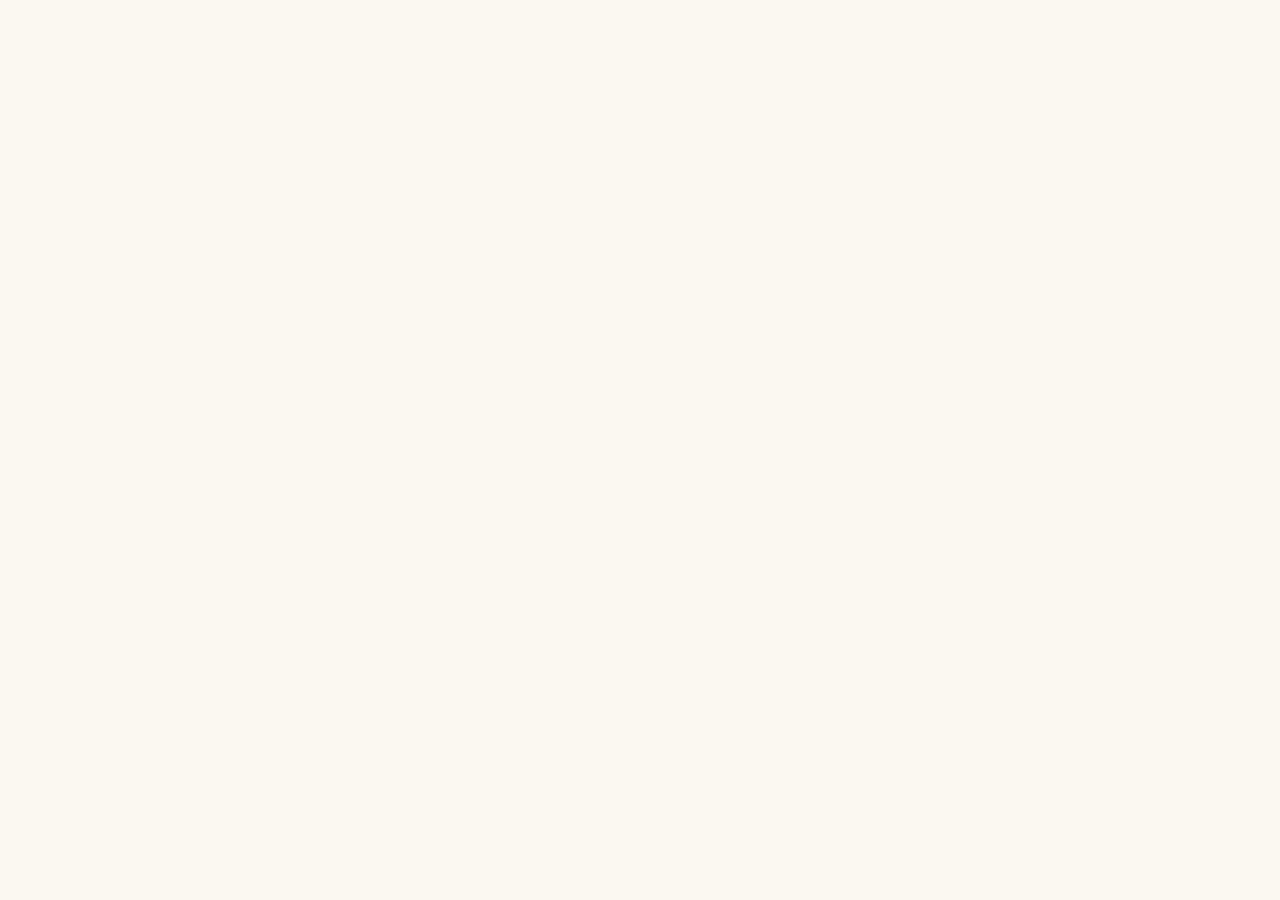
==== index.html @ 982989ed "fix: компактный заголовок, куки-баннер, 2 чекбокса, юр. реквизиты ИП Гусев А.В., политика ПД" ====
<!doctype html>
<html lang="ru">
<head>
<meta charset="utf-8" />
<meta name="viewport" content="width=device-width,initial-scale=1" />
<title>Нотариус онлайн · Заверение для суда · Москва</title>
<link rel="preconnect" href="https://fonts.googleapis.com">
<link rel="preconnect" href="https://fonts.gstatic.com" crossorigin>
<link href="https://fonts.googleapis.com/css2?family=Playfair+Display:ital,wght@0,400;0,500;0,600;0,700;1,400&family=Inter:wght@300;400;500;600;700&family=JetBrains+Mono:wght@400;500&display=swap" rel="stylesheet">

<script src="https://cdn.tailwindcss.com?plugins=forms,typography"></script>
<script>
tailwind.config = {
  theme: {
    extend: {
      fontFamily: {
        serif: ['"Playfair Display"', 'Georgia', 'serif'],
        sans: ['Inter', 'system-ui', 'sans-serif'],
        mono: ['"JetBrains Mono"', 'ui-monospace', 'monospace'],
      },
      colors: {
        ink:     { 900:'#0C1626', 800:'#121F33', 700:'#1B2B44', 600:'#2A3A54' },
        bone:    { 50:'#FBF8F1', 100:'#F5F1E8', 200:'#ECE6D6', 300:'#D9D1BC' },
        gold:    { 400:'#C9A961', 500:'#B8924A', 600:'#9E7A38' },
        claret:  { 600:'#7A1F2B' },
      },
    },
  },
};
</script>

<script src="https://identity.netlify.com/v1/netlify-identity-widget.js"></script>
<script>
  // Обрабатываем invite/recovery токены и редиректим в админку
  if (window.netlifyIdentity) {
    window.netlifyIdentity.on("init", user => {
      if (!user) {
        window.netlifyIdentity.on("login", () => {
          document.location.href = "/admin/";
        });
      }
    });
  }
</script>
<script src="https://unpkg.com/react@18.3.1/umd/react.development.js" crossorigin="anonymous"></script>
<script src="https://unpkg.com/react-dom@18.3.1/umd/react-dom.development.js" crossorigin="anonymous"></script>
<script src="https://unpkg.com/@babel/standalone@7.29.0/babel.min.js" crossorigin="anonymous"></script>
<script src="https://unpkg.com/lucide@0.453.0/dist/umd/lucide.min.js"></script>

<style>
  html { scroll-behavior: smooth; }
  body { font-family: 'Inter', system-ui, sans-serif; background: #FBF8F1; color: #0C1626; font-feature-settings: "ss01","cv11"; -webkit-font-smoothing: antialiased; }
  .font-display { font-family: 'Playfair Display', Georgia, serif; }
  .font-mono    { font-family: 'JetBrains Mono', ui-monospace, monospace; }
  .rule-thick { border-top: 2px solid #0C1626; }
  .rule-thin  { border-top: 1px solid #0C1626; }
  .rule-hair  { border-top: 1px solid rgba(12,22,38,.18); }
  .reveal { opacity: 0; transform: translateY(18px); transition: opacity .9s cubic-bezier(.2,.7,.2,1), transform .9s cubic-bezier(.2,.7,.2,1); }
  .reveal.in { opacity: 1; transform: none; }
  @media (prefers-reduced-motion: reduce) { .reveal { opacity:1; transform:none; transition:none; } }
  .paper-grain { background-image: radial-gradient(rgba(12,22,38,.025) 1px, transparent 1px), radial-gradient(rgba(12,22,38,.02) 1px, transparent 1px); background-size: 3px 3px, 7px 7px; background-position: 0 0, 1px 2px; }
  .engraved { text-shadow: 0 1px 0 rgba(255,255,255,.55), 0 -1px 0 rgba(12,22,38,.12); }
  .seal { background: radial-gradient(circle at 35% 30%, #E8C879 0%, #C9A961 35%, #9E7A38 78%, #7A5A28 100%); box-shadow: inset 0 0 0 1px rgba(0,0,0,.18), inset 0 0 18px rgba(0,0,0,.25), 0 10px 30px -10px rgba(158,122,56,.5); }
  .link-underline { position: relative; }
  .link-underline::after { content:""; position:absolute; left:0; right:0; bottom:-2px; height:1px; background:currentColor; transform:scaleX(.3); transform-origin:left; transition: transform .4s; }
  .link-underline:hover::after { transform:scaleX(1); }
  details > summary { list-style: none; cursor: pointer; }
  details > summary::-webkit-details-marker { display: none; }
  details[open] .chev { transform: rotate(45deg); }
  .chev { transition: transform .35s cubic-bezier(.2,.7,.2,1); }
  .field:invalid[data-touched="true"] { border-color: #7A1F2B; }
  input, textarea, select { font-family: 'Inter', sans-serif; }
  @media (min-width: 1024px){ .col-rule > * + * { border-left: 1px solid rgba(12,22,38,.14); } }
</style>
</head>
<body>

<div id="root"></div>

<script type="text/babel" data-presets="react">
const { useState, useEffect, useRef } = React;

function Icon({ name, className = "w-5 h-5", stroke = 1.5 }) {
  const ref = useRef(null);
  useEffect(() => {
    if (!ref.current || !window.lucide) return;
    ref.current.innerHTML = "";
    const svg = window.lucide.createElement(window.lucide.icons[name] || window.lucide.icons["Square"]);
    svg.setAttribute("stroke-width", stroke);
    svg.setAttribute("class", className);
    ref.current.appendChild(svg);
  }, [name, className, stroke]);
  return <span ref={ref} aria-hidden="true" />;
}

function Reveal({ children, as: Tag = "div", delay = 0, className = "" }) {
  const ref = useRef(null);
  useEffect(() => {
    const el = ref.current; if (!el) return;
    const io = new IntersectionObserver((entries) => {
      entries.forEach(e => {
        if (e.isIntersecting) { setTimeout(() => el.classList.add("in"), delay); io.unobserve(el); }
      });
    }, { threshold: 0.12, rootMargin: "0px 0px -40px 0px" });
    io.observe(el);
    return () => io.disconnect();
  }, [delay]);
  return <Tag ref={ref} className={`reveal ${className}`}>{children}</Tag>;
}

/* ================= COOKIE BANNER ================= */
function CookieBanner({ privacyLink }) {
  const [visible, setVisible] = useState(() => !localStorage.getItem("cookie_ok"));
  if (!visible) return null;
  return (
    <div className="fixed bottom-0 left-0 right-0 z-50 bg-ink-900 text-bone-100 px-5 py-4 md:flex md:items-center md:justify-between gap-6 border-t border-bone-100/20">
      <p className="text-[13px] leading-relaxed text-bone-100/80 max-w-3xl">
        Сайт использует файлы cookie для обеспечения работы форм обратной связи. Продолжая пользоваться сайтом, вы соглашаетесь с{" "}
        <a href={privacyLink} className="underline hover:text-bone-50">политикой обработки персональных данных</a>.
      </p>
      <button onClick={() => { localStorage.setItem("cookie_ok","1"); setVisible(false); }}
              className="mt-3 md:mt-0 shrink-0 inline-flex items-center gap-2 bg-gold-500 text-ink-900 font-medium px-5 py-2.5 text-[13px] hover:bg-gold-400 transition-colors">
        Принять
      </button>
    </div>
  );
}

const SectionNumber = ({ n, label }) => (
  <div className="flex items-baseline gap-4 font-mono text-[11px] tracking-[0.24em] uppercase text-ink-900/60">
    <span className="text-gold-500">§ {n}</span><span>{label}</span>
  </div>
);
const Kicker = ({ children }) => (
  <div className="font-mono text-[11px] tracking-[0.28em] uppercase text-ink-900/55">{children}</div>
);

/* ================= NAV ================= */
function Nav({ c }) {
  const [open, setOpen] = useState(false);
  const links = [
    ["#certify", "Что заверяем"], ["#cases", "Дела"], ["#process", "Процесс"],
    ["#pricing", "Цены"], ["#faq", "FAQ"], ["#contact", "Контакты"],
  ];
  return (
    <header className="sticky top-0 z-40 bg-bone-50/85 backdrop-blur-md border-b border-ink-900/10">
      <div className="max-w-7xl mx-auto px-5 md:px-10 h-16 md:h-20 flex items-center justify-between">
        <a href="#top" className="flex items-center gap-3">
          <span className="w-9 h-9 seal rounded-full grid place-items-center">
            <span className="font-display italic text-bone-50 text-lg leading-none">N</span>
          </span>
          <span className="leading-tight">
            <span className="block font-display text-[17px] md:text-[19px] text-ink-900">{c.site.brand}</span>
            <span className="block font-mono text-[10px] tracking-[0.22em] uppercase text-ink-900/55">{c.site.brandSub}</span>
          </span>
        </a>
        <nav className="hidden lg:flex items-center gap-8 text-[14px] text-ink-900/80">
          {links.map(([h,t]) => <a key={h} href={h} className="link-underline hover:text-ink-900">{t}</a>)}
        </nav>
        <div className="hidden md:flex items-center gap-5">
          <a href={`tel:${c.site.phoneHref}`} className="font-mono text-[13px] tracking-wide text-ink-900 hover:text-gold-600">{c.site.phone}</a>
          <a href="#contact" className="inline-flex items-center gap-2 bg-ink-900 text-bone-50 px-5 py-2.5 text-[13px] tracking-wide hover:bg-ink-700 transition-colors">
            Заказать <Icon name="ArrowRight" className="w-4 h-4" />
          </a>
        </div>
        <button className="lg:hidden p-2 -mr-2" onClick={() => setOpen(!open)} aria-label="Меню">
          <Icon name={open ? "X" : "Menu"} className="w-6 h-6" />
        </button>
      </div>
      {open && (
        <div className="lg:hidden border-t border-ink-900/10 bg-bone-50">
          <div className="px-5 py-4 flex flex-col gap-3 text-[15px]">
            {links.map(([h,t]) => <a key={h} href={h} onClick={()=>setOpen(false)} className="py-1.5">{t}</a>)}
            <a href={`tel:${c.site.phoneHref}`} className="font-mono text-[13px] pt-2 border-t border-ink-900/10">{c.site.phone}</a>
          </div>
        </div>
      )}
    </header>
  );
}

/* ================= HERO ================= */
function Hero({ c }) {
  const h = c.hero;
  return (
    <section id="top" className="relative overflow-hidden">
      <div className="paper-grain absolute inset-0 pointer-events-none" />
      <div className="absolute inset-y-0 left-10 w-px bg-ink-900/10 hidden md:block" />
      <div className="absolute inset-y-0 right-10 w-px bg-ink-900/10 hidden md:block" />
      <div className="max-w-7xl mx-auto px-5 md:px-10 pt-14 md:pt-24 pb-20 md:pb-28 relative">
        <Reveal>
          <div className="flex items-center gap-4 mb-10 md:mb-14">
            <span className="font-mono text-[11px] tracking-[0.28em] uppercase text-ink-900/60">{h.kicker}</span>
            <span className="h-px flex-1 bg-ink-900/20" />
            <span className="font-mono text-[11px] tracking-[0.28em] uppercase text-ink-900/60 hidden md:inline">{h.kickerRight}</span>
          </div>
        </Reveal>
        <div className="grid lg:grid-cols-12 gap-10 lg:gap-16 items-end">
          <div className="lg:col-span-8">
            <Reveal delay={80}>
              <h1 className="font-display text-[44px] leading-[1.02] md:text-[76px] md:leading-[0.98] lg:text-[92px] tracking-[-0.01em] text-ink-900 engraved">
                {h.headlineLine1 && <>{h.headlineLine1}<br/></>}
                <span className="italic text-gold-600">{h.headlineAccent}</span>{h.headlineLine2 ? <> {h.headlineLine2}</> : null}
                {h.headlineLine3 && <><br/>{h.headlineLine3}</>}
              </h1>
            </Reveal>
            <Reveal delay={220}>
              <p className="mt-8 md:mt-10 max-w-xl text-[17px] md:text-[19px] leading-[1.55] text-ink-900/75">{h.lead}</p>
            </Reveal>
            <Reveal delay={340}>
              <div className="mt-9 flex flex-wrap items-center gap-3">
                <a href="#contact" className="group inline-flex items-center gap-3 bg-ink-900 text-bone-50 px-7 py-4 text-[15px] tracking-wide hover:bg-ink-700 transition-colors">
                  {h.ctaPrimary}
                  <Icon name="ArrowRight" className="w-4 h-4 group-hover:translate-x-0.5 transition-transform" />
                </a>
                <a href="#contact" className="inline-flex items-center gap-3 border border-ink-900 text-ink-900 px-7 py-4 text-[15px] tracking-wide hover:bg-ink-900 hover:text-bone-50 transition-colors">
                  <Icon name="Phone" className="w-4 h-4" /> {h.ctaSecondary}
                </a>
              </div>
            </Reveal>
          </div>
          <Reveal delay={480} className="lg:col-span-4">
            <div className="relative">
              <div className="bg-bone-100 border border-ink-900/15 shadow-[0_30px_60px_-30px_rgba(12,22,38,0.35)] p-7 rotate-[0.6deg]">
                <div className="flex items-center justify-between">
                  <span className="font-mono text-[10px] tracking-[0.24em] text-ink-900/55">{h.docCard.title}</span>
                  <span className="font-mono text-[10px] text-ink-900/55">{h.docCard.number}</span>
                </div>
                <div className="rule-thin mt-3 mb-5" />
                <div className="space-y-3 text-[13px] leading-relaxed text-ink-900/80">
                  {h.docCard.lines.map((line, i) => (
                    <p key={i}><span className="font-mono text-[10px] text-ink-900/50 mr-1">{String(i+1).padStart(2,"0")}.</span>{line}</p>
                  ))}
                </div>
                <div className="rule-thin mt-6 mb-5" />
                <div className="flex items-end justify-between">
                  <div>
                    <div className="font-mono text-[10px] text-ink-900/55">{h.docCard.notaryLabel}</div>
                    <div className="font-display italic text-[18px] text-ink-900 mt-1">{h.docCard.notaryName}</div>
                  </div>
                  <div className="w-16 h-16 seal rounded-full grid place-items-center text-center leading-tight">
                    <div className="font-mono text-[8px] tracking-[0.2em] text-bone-50/90">МОСКВА<br/>НОТАРИУС</div>
                  </div>
                </div>
              </div>
              <div className="absolute -left-3 -bottom-3 bg-claret-600 text-bone-50 font-mono text-[10px] tracking-[0.24em] px-3 py-1.5 -rotate-2 hidden sm:block">ЗАВЕРЕНО</div>
            </div>
          </Reveal>
        </div>
        <Reveal delay={640}>
          <div className="mt-16 md:mt-24 border-t border-b border-ink-900/15 py-5 grid grid-cols-2 md:grid-cols-4 col-rule">
            {h.badges.map((b, i) => (
              <div key={i} className="px-5 py-2 flex items-start gap-4">
                <span className="text-gold-600 pt-0.5"><Icon name={b.icon} className="w-5 h-5" /></span>
                <div>
                  <div className="text-[14px] font-medium text-ink-900">{b.title}</div>
                  <div className="font-mono text-[10.5px] tracking-wider uppercase text-ink-900/55 mt-1">{b.sub}</div>
                </div>
              </div>
            ))}
          </div>
        </Reveal>
      </div>
    </section>
  );
}

/* ================= CERTIFY ================= */
function Certify({ c }) {
  const s = c.certify;
  return (
    <section id="certify" className="py-24 md:py-32 bg-bone-50 border-t border-ink-900/10">
      <div className="max-w-7xl mx-auto px-5 md:px-10">
        <Reveal><SectionNumber n="01" label="Что заверяем" /></Reveal>
        <Reveal delay={100}>
          <div className="mt-6 grid md:grid-cols-12 gap-6 md:gap-10 items-end">
            <h2 className="font-display text-[36px] md:text-[56px] leading-[1.02] tracking-[-0.01em] text-ink-900 md:col-span-8">{s.heading}</h2>
            <p className="md:col-span-4 text-[15px] leading-relaxed text-ink-900/70">{s.lead}</p>
          </div>
        </Reveal>
        <div className="mt-14 md:mt-20 grid sm:grid-cols-2 lg:grid-cols-3 border-t border-l border-ink-900/12">
          {s.items.map((it, i) => (
            <Reveal key={i} delay={i * 60}>
              <div className="group relative p-7 md:p-9 border-r border-b border-ink-900/12 bg-bone-50 hover:bg-bone-100 transition-colors h-full">
                <span className="absolute top-4 right-5 font-mono text-[10px] tracking-[0.24em] text-ink-900/35">{String(i + 1).padStart(2, "0")}</span>
                <span className="inline-grid place-items-center w-11 h-11 border border-ink-900/20 text-gold-600 mb-6 group-hover:border-gold-500 transition-colors">
                  <Icon name={it.icon} className="w-5 h-5" stroke={1.4} />
                </span>
                <h3 className="font-display text-[22px] leading-snug text-ink-900">{it.title}</h3>
                <p className="mt-3 text-[14.5px] leading-relaxed text-ink-900/70">{it.desc}</p>
              </div>
            </Reveal>
          ))}
        </div>
      </div>
    </section>
  );
}

/* ================= CASES ================= */
function Cases({ c }) {
  const s = c.cases;
  return (
    <section id="cases" className="py-24 md:py-32 bg-ink-900 text-bone-100 relative overflow-hidden">
      <div className="absolute inset-y-0 left-10 w-px bg-bone-100/10 hidden md:block" />
      <div className="absolute inset-y-0 right-10 w-px bg-bone-100/10 hidden md:block" />
      <div className="max-w-7xl mx-auto px-5 md:px-10">
        <Reveal>
          <div className="flex items-baseline gap-4 font-mono text-[11px] tracking-[0.24em] uppercase text-bone-100/55">
            <span className="text-gold-400">§ 02</span><span>Категории дел</span>
          </div>
        </Reveal>
        <Reveal delay={100}>
          <h2 className="mt-6 font-display text-[36px] md:text-[56px] leading-[1.02] tracking-[-0.01em] max-w-3xl">
            {s.heading} <span className="italic text-gold-400">{s.headingAccent}</span> {s.headingTail}
          </h2>
        </Reveal>
        <div className="mt-14 md:mt-20 grid md:grid-cols-2 gap-x-14 gap-y-2">
          {s.items.map((it, i) => (
            <Reveal key={i} delay={i * 70}>
              <div className="flex gap-6 py-7 border-t border-bone-100/15">
                <span className="font-mono text-[11px] tracking-[0.24em] text-gold-400 pt-1 w-8 shrink-0">0{i+1}</span>
                <span className="text-gold-400 pt-0.5"><Icon name={it.icon} className="w-5 h-5" stroke={1.4} /></span>
                <div>
                  <h3 className="font-display text-[22px] leading-snug">{it.title}</h3>
                  <p className="mt-2 text-[14.5px] leading-relaxed text-bone-100/70">{it.desc}</p>
                </div>
              </div>
            </Reveal>
          ))}
        </div>
        <Reveal delay={400}>
          <div className="mt-14 border-t border-b border-bone-100/15 py-6 flex flex-col md:flex-row md:items-center md:justify-between gap-4">
            <p className="text-[14px] text-bone-100/70 max-w-xl">{s.footerNote}</p>
            <a href="#contact" className="inline-flex items-center gap-2 text-gold-400 hover:text-bone-50 text-[14px]">
              {s.footerLink} <Icon name="ArrowRight" className="w-4 h-4" />
            </a>
          </div>
        </Reveal>
      </div>
    </section>
  );
}

/* ================= PROCESS ================= */
function Process({ c }) {
  const s = c.process;
  return (
    <section id="process" className="py-24 md:py-32 bg-bone-100 border-t border-ink-900/10">
      <div className="max-w-7xl mx-auto px-5 md:px-10">
        <Reveal><SectionNumber n="03" label="Как это работает" /></Reveal>
        <Reveal delay={100}>
          <h2 className="mt-6 font-display text-[36px] md:text-[56px] leading-[1.02] tracking-[-0.01em] text-ink-900 max-w-3xl">
            {s.heading} <span className="italic text-gold-600">{s.headingAccent}</span> {s.headingTail}
          </h2>
        </Reveal>
        <div className="mt-16 grid md:grid-cols-4 gap-6 md:gap-0 md:border-t md:border-ink-900/15 relative">
          {s.steps.map((st, i) => (
            <Reveal key={i} delay={i * 120}>
              <div className="relative md:px-7 md:pt-10 md:pb-10 md:border-r md:last:border-r-0 md:border-ink-900/15 bg-bone-100 h-full">
                <div className="hidden md:block absolute -top-[9px] left-7 w-4 h-4 bg-gold-500 rotate-45" />
                <div className="md:hidden flex items-center gap-3 mb-3">
                  <span className="w-6 h-6 bg-gold-500 rotate-45" />
                  <span className="font-mono text-[11px] tracking-[0.24em] text-ink-900/60">ШАГ {i+1}</span>
                </div>
                <div className="hidden md:flex items-center justify-between">
                  <span className="font-mono text-[11px] tracking-[0.24em] text-ink-900/55">ШАГ {String(i+1).padStart(2,"0")}</span>
                  <span className="text-ink-900/70"><Icon name={st.icon} className="w-5 h-5" /></span>
                </div>
                <h3 className="mt-5 font-display text-[22px] md:text-[24px] leading-snug text-ink-900">{st.title}</h3>
                <p className="mt-3 text-[14.5px] leading-relaxed text-ink-900/70">{st.desc}</p>
              </div>
            </Reveal>
          ))}
        </div>
      </div>
    </section>
  );
}

/* ================= PRICING ================= */
function Pricing({ c }) {
  const s = c.pricing;
  return (
    <section id="pricing" className="py-24 md:py-32 bg-bone-50 border-t border-ink-900/10">
      <div className="max-w-7xl mx-auto px-5 md:px-10">
        <div className="grid lg:grid-cols-12 gap-10 lg:gap-16">
          <div className="lg:col-span-5">
            <Reveal><SectionNumber n="04" label="Тарифы" /></Reveal>
            <Reveal delay={100}>
              <h2 className="mt-6 font-display text-[36px] md:text-[56px] leading-[1.02] tracking-[-0.01em] text-ink-900">
                {s.heading} <span className="italic text-gold-600">{s.headingAccent}</span>
              </h2>
            </Reveal>
            <Reveal delay={200}>
              <p className="mt-6 text-[15px] leading-relaxed text-ink-900/70 max-w-md">{s.lead}</p>
            </Reveal>
            <Reveal delay={300}>
              <div className="mt-8 inline-flex items-center gap-3 border border-ink-900/20 px-5 py-3">
                <span className="w-2 h-2 rounded-full bg-gold-500" />
                <span className="font-mono text-[11px] tracking-[0.22em] uppercase text-ink-900/70">{s.badge}</span>
              </div>
            </Reveal>
          </div>
          <Reveal delay={200} className="lg:col-span-7">
            <div className="border border-ink-900/15 bg-bone-50">
              <div className="grid grid-cols-12 px-5 md:px-7 py-4 rule-thick border-b border-ink-900/20 font-mono text-[10.5px] tracking-[0.22em] uppercase text-ink-900/60">
                <div className="col-span-6">Услуга</div>
                <div className="col-span-3">Объём</div>
                <div className="col-span-3 text-right">Стоимость</div>
              </div>
              {s.rows.map((r, i) => (
                <div key={i} className="grid grid-cols-12 items-baseline px-5 md:px-7 py-4 border-b border-ink-900/10 last:border-b-0 hover:bg-bone-100/60 transition-colors">
                  <div className="col-span-6 text-[15px] text-ink-900">{r.service}</div>
                  <div className="col-span-3 font-mono text-[12px] text-ink-900/60">{r.volume}</div>
                  <div className="col-span-3 text-right font-display text-[18px] text-ink-900">{r.price}</div>
                </div>
              ))}
            </div>
            <p className="mt-4 font-mono text-[11px] tracking-[0.18em] uppercase text-ink-900/55">{s.note}</p>
          </Reveal>
        </div>
      </div>
    </section>
  );
}

/* ================= WHY US ================= */
function WhyUs({ c }) {
  const s = c.whyUs;
  return (
    <section className="py-24 md:py-32 bg-ink-900 text-bone-100 border-t border-ink-900/10">
      <div className="max-w-7xl mx-auto px-5 md:px-10">
        <div className="grid lg:grid-cols-12 gap-12">
          <div className="lg:col-span-4">
            <Reveal>
              <div className="flex items-baseline gap-4 font-mono text-[11px] tracking-[0.24em] uppercase text-bone-100/55">
                <span className="text-gold-400">§ 05</span><span>Почему к нам</span>
              </div>
            </Reveal>
            <Reveal delay={100}>
              <h2 className="mt-6 font-display text-[36px] md:text-[52px] leading-[1.02] tracking-[-0.01em]">
                {s.heading} <span className="italic text-gold-400">{s.headingAccent}</span>
              </h2>
            </Reveal>
            <Reveal delay={250}>
              <div className="mt-10 flex items-center gap-6">
                <div>
                  <div className="font-display text-[56px] leading-none text-gold-400">{s.statProtocols}</div>
                  <div className="font-mono text-[10.5px] tracking-[0.22em] uppercase text-bone-100/55 mt-2">{s.statProtocolsLabel}</div>
                </div>
                <div className="h-14 w-px bg-bone-100/20" />
                <div>
                  <div className="font-display text-[56px] leading-none text-gold-400">{s.statYears}</div>
                  <div className="font-mono text-[10.5px] tracking-[0.22em] uppercase text-bone-100/55 mt-2">{s.statYearsLabel}</div>
                </div>
              </div>
            </Reveal>
          </div>
          <div className="lg:col-span-8 grid sm:grid-cols-2 gap-x-10 gap-y-2">
            {s.items.map((it, i) => (
              <Reveal key={i} delay={i * 100}>
                <div className="py-7 border-t border-bone-100/15 flex gap-5">
                  <span className="text-gold-400 mt-0.5"><Icon name={it.icon} className="w-6 h-6" stroke={1.3} /></span>
                  <div>
                    <h3 className="font-display text-[22px] leading-snug">{it.title}</h3>
                    <p className="mt-2 text-[14.5px] leading-relaxed text-bone-100/70">{it.desc}</p>
                  </div>
                </div>
              </Reveal>
            ))}
          </div>
        </div>
      </div>
    </section>
  );
}

/* ================= FAQ ================= */
function FAQ({ c }) {
  const s = c.faq;
  return (
    <section id="faq" className="py-24 md:py-32 bg-bone-50 border-t border-ink-900/10">
      <div className="max-w-7xl mx-auto px-5 md:px-10">
        <div className="grid lg:grid-cols-12 gap-10 lg:gap-16">
          <div className="lg:col-span-4">
            <Reveal><SectionNumber n="06" label="Вопросы и ответы" /></Reveal>
            <Reveal delay={100}>
              <h2 className="mt-6 font-display text-[36px] md:text-[52px] leading-[1.02] tracking-[-0.01em] text-ink-900">
                {s.heading} <span className="italic text-gold-600">{s.headingAccent}</span>
              </h2>
            </Reveal>
            <Reveal delay={200}>
              <p className="mt-6 text-[15px] text-ink-900/70 max-w-sm">{s.lead}</p>
            </Reveal>
          </div>
          <div className="lg:col-span-8">
            <div className="border-t border-ink-900/20">
              {s.items.map((it, i) => (
                <Reveal key={i} delay={i * 60}>
                  <details className="group border-b border-ink-900/15">
                    <summary className="flex items-start gap-6 py-6 md:py-7">
                      <span className="font-mono text-[11px] tracking-[0.22em] text-ink-900/40 pt-1.5 w-10 shrink-0">{String(i+1).padStart(2,"0")}</span>
                      <span className="flex-1 font-display text-[20px] md:text-[24px] leading-snug text-ink-900 pr-4">{it.q}</span>
                      <span className="chev text-ink-900/60 pt-2 shrink-0"><Icon name="Plus" className="w-5 h-5" /></span>
                    </summary>
                    <div className="pl-16 pr-4 pb-7 text-[15px] leading-relaxed text-ink-900/75">{it.a}</div>
                  </details>
                </Reveal>
              ))}
            </div>
          </div>
        </div>
      </div>
    </section>
  );
}

/* ================= CONTACT ================= */
function Contact({ c }) {
  const s = c.contact;
  const [state, setState] = useState("idle");
  const [form, setForm] = useState({ name: "", phone: "", message: "", service: s.services[0], agree: false, newsletter: false });
  const [errors, setErrors] = useState({});

  function validate(f) {
    const e = {};
    if (!f.name.trim() || f.name.trim().length < 2) e.name = "Укажите имя";
    if (!/^[+\d()\-\s]{10,}$/.test(f.phone)) e.phone = "Введите номер телефона";
    if (!f.agree) e.agree = "Подтвердите согласие";
    return e;
  }
  function submit(ev) {
    ev.preventDefault();
    const e = validate(form);
    setErrors(e);
    if (Object.keys(e).length) return;
    setState("sending");
    setTimeout(() => setState("sent"), 900);
  }
  const field = "w-full bg-transparent border-b border-ink-900/25 focus:border-ink-900 outline-none py-3 text-[15px] text-ink-900 placeholder-ink-900/40 transition-colors";

  return (
    <section id="contact" className="py-24 md:py-32 bg-bone-100 border-t border-ink-900/10">
      <div className="max-w-7xl mx-auto px-5 md:px-10">
        <Reveal><SectionNumber n="07" label="Связаться" /></Reveal>
        <Reveal delay={100}>
          <h2 className="mt-6 font-display text-[36px] md:text-[56px] leading-[1.02] tracking-[-0.01em] text-ink-900 max-w-3xl">
            {s.heading} <span className="italic text-gold-600">{s.headingAccent}</span>
          </h2>
        </Reveal>
        <div className="mt-14 grid lg:grid-cols-12 gap-10 lg:gap-16">
          <Reveal delay={150} className="lg:col-span-7">
            {state === "sent" ? (
              <div className="border border-ink-900/20 bg-bone-50 p-8 md:p-12">
                <div className="w-12 h-12 seal rounded-full grid place-items-center mb-6">
                  <Icon name="Check" className="w-6 h-6 text-bone-50" stroke={2} />
                </div>
                <h3 className="font-display text-[28px] md:text-[32px] text-ink-900">{s.successTitle}</h3>
                <p className="mt-3 text-[15px] leading-relaxed text-ink-900/70 max-w-lg">{s.successText}</p>
                <button onClick={() => { setState("idle"); setForm({ name:"", phone:"", message:"", service:s.services[0], agree:true }); }}
                        className="mt-8 inline-flex items-center gap-2 text-ink-900 border-b border-ink-900 pb-1 text-[14px]">
                  Отправить ещё одну заявку <Icon name="ArrowRight" className="w-4 h-4" />
                </button>
              </div>
            ) : (
              <form onSubmit={submit} noValidate className="border border-ink-900/15 bg-bone-50 p-7 md:p-10">
                <div className="flex items-baseline justify-between mb-8">
                  <span className="font-mono text-[10.5px] tracking-[0.24em] uppercase text-ink-900/55">Форма заявки</span>
                  <span className="font-mono text-[10.5px] tracking-[0.24em] uppercase text-ink-900/45">№ {String(Math.floor(Math.random()*900)+100)}</span>
                </div>
                <div className="grid md:grid-cols-2 gap-x-8 gap-y-6">
                  <label className="block">
                    <span className="font-mono text-[10.5px] tracking-[0.22em] uppercase text-ink-900/55">Имя</span>
                    <input value={form.name} onChange={(e)=>setForm({...form, name:e.target.value})} className={field} placeholder="Как к вам обращаться" />
                    {errors.name && <span className="text-claret-600 font-mono text-[10.5px] tracking-[0.2em] uppercase mt-2 block">{errors.name}</span>}
                  </label>
                  <label className="block">
                    <span className="font-mono text-[10.5px] tracking-[0.22em] uppercase text-ink-900/55">Телефон</span>
                    <input value={form.phone} onChange={(e)=>setForm({...form, phone:e.target.value})} className={field} placeholder="+7 (___) ___-__-__" inputMode="tel" />
                    {errors.phone && <span className="text-claret-600 font-mono text-[10.5px] tracking-[0.2em] uppercase mt-2 block">{errors.phone}</span>}
                  </label>
                  <label className="block md:col-span-2">
                    <span className="font-mono text-[10.5px] tracking-[0.22em] uppercase text-ink-900/55">Что заверяем</span>
                    <select value={form.service} onChange={(e)=>setForm({...form, service:e.target.value})} className={field + " appearance-none pr-8"}>
                      {s.services.map(sv => <option key={sv}>{sv}</option>)}
                    </select>
                  </label>
                  <label className="block md:col-span-2">
                    <span className="font-mono text-[10.5px] tracking-[0.22em] uppercase text-ink-900/55">Кратко о ситуации</span>
                    <textarea value={form.message} onChange={(e)=>setForm({...form, message:e.target.value})} rows={3} className={field + " resize-none"} placeholder="Чтобы предварительно оценить объём и срок" />
                  </label>
                </div>
                <div className="mt-8 space-y-3">
                  <label className="flex items-start gap-3 cursor-pointer">
                    <input type="checkbox" checked={form.agree} onChange={(e)=>setForm({...form, agree:e.target.checked})} className="mt-1 accent-ink-900" />
                    <span className="text-[13px] leading-relaxed text-ink-900/70">
                      Даю согласие на обработку персональных данных в соответствии с{" "}
                      <a href="/privacy.html" className="underline hover:text-ink-900">политикой конфиденциальности</a>{" "}
                      (обязательно).
                    </span>
                  </label>
                  {errors.agree && <div className="text-claret-600 font-mono text-[10.5px] tracking-[0.2em] uppercase">{errors.agree}</div>}
                  <label className="flex items-start gap-3 cursor-pointer">
                    <input type="checkbox" checked={form.newsletter} onChange={(e)=>setForm({...form, newsletter:e.target.checked})} className="mt-1 accent-ink-900" />
                    <span className="text-[13px] leading-relaxed text-ink-900/70">
                      {s.newsletter_label || "Согласен получать информационные сообщения об услугах"} (необязательно).
                    </span>
                  </label>
                </div>
                <button type="submit" disabled={state === "sending"} className="mt-8 inline-flex items-center gap-3 bg-ink-900 text-bone-50 px-7 py-4 text-[14.5px] tracking-wide hover:bg-ink-700 transition-colors disabled:opacity-60">
                  {state === "sending" ? "Отправляем…" : "Отправить заявку"}
                  <Icon name="ArrowRight" className="w-4 h-4" />
                </button>
              </form>
            )}
          </Reveal>
          <Reveal delay={280} className="lg:col-span-5">
            <div className="space-y-10">
              <div>
                <Kicker>Телефон</Kicker>
                <a href={`tel:${c.site.phoneHref}`} className="mt-2 block font-display text-[34px] md:text-[40px] text-ink-900 leading-tight hover:text-gold-600 transition-colors">{c.site.phone}</a>
                <a href={`https://wa.me/${c.site.whatsapp}`} className="mt-3 inline-flex items-center gap-2 text-[14px] text-ink-900/70 hover:text-ink-900">
                  <Icon name="MessageCircle" className="w-4 h-4 text-gold-600" /> Написать в WhatsApp
                </a>
              </div>
              <div className="rule-hair" />
              <div>
                <Kicker>Адрес</Kicker>
                <p className="mt-2 font-display text-[22px] text-ink-900 leading-snug">{s.addressTitle}<br/>{s.addressSub}</p>
                <p className="mt-2 text-[13.5px] text-ink-900/60">{s.metro}</p>
              </div>
              <div className="rule-hair" />
              <div>
                <Kicker>Часы работы</Kicker>
                <dl className="mt-3 space-y-1.5 text-[14.5px] text-ink-900/80 font-mono">
                  {s.hours.map((h, i) => (
                    <div key={i} className="flex justify-between"><dt>{h.day}</dt><dd>{h.time}</dd></div>
                  ))}
                </dl>
              </div>
              <div className="rule-hair" />
              <div className="relative border border-ink-900/15 aspect-[4/3] overflow-hidden">
                <svg className="absolute inset-0 w-full h-full" viewBox="0 0 400 300" preserveAspectRatio="none" aria-hidden="true">
                  <defs>
                    <pattern id="grid" width="40" height="40" patternUnits="userSpaceOnUse"><path d="M 40 0 L 0 0 0 40" fill="none" stroke="#0C1626" strokeOpacity="0.12" strokeWidth="0.5"/></pattern>
                    <pattern id="grid2" width="8" height="8" patternUnits="userSpaceOnUse"><path d="M 8 0 L 0 0 0 8" fill="none" stroke="#0C1626" strokeOpacity="0.05" strokeWidth="0.5"/></pattern>
                  </defs>
                  <rect width="400" height="300" fill="#F5F1E8"/>
                  <rect width="400" height="300" fill="url(#grid2)"/>
                  <rect width="400" height="300" fill="url(#grid)"/>
                  <path d="M 0 180 Q 160 160 400 220" stroke="#0C1626" strokeOpacity="0.25" strokeWidth="2" fill="none"/>
                  <path d="M 220 0 L 180 300" stroke="#0C1626" strokeOpacity="0.2" strokeWidth="2" fill="none"/>
                  <path d="M 0 60 L 400 90" stroke="#0C1626" strokeOpacity="0.18" strokeWidth="1.5" fill="none"/>
                  <circle cx="200" cy="150" r="26" fill="#C9A961" fillOpacity="0.2"/>
                  <circle cx="200" cy="150" r="8" fill="#0C1626"/>
                  <circle cx="200" cy="150" r="3" fill="#C9A961"/>
                </svg>
                <div className="absolute bottom-3 left-3 bg-bone-50 border border-ink-900/15 px-3 py-2">
                  <div className="font-mono text-[10px] tracking-[0.2em] text-ink-900/55">КООРДИНАТЫ</div>
                  <div className="font-mono text-[12px] text-ink-900">{s.coords}</div>
                </div>
              </div>
            </div>
          </Reveal>
        </div>
      </div>
    </section>
  );
}

/* ================= FOOTER ================= */
function Footer({ c }) {
  const s = c.footer;
  return (
    <footer className="bg-ink-900 text-bone-100/80 pt-20 pb-10">
      <div className="max-w-7xl mx-auto px-5 md:px-10">
        <div className="grid md:grid-cols-12 gap-10">
          <div className="md:col-span-5">
            <div className="flex items-center gap-3">
              <span className="w-10 h-10 seal rounded-full grid place-items-center">
                <span className="font-display italic text-bone-50 text-xl leading-none">N</span>
              </span>
              <div>
                <div className="font-display text-[22px] text-bone-50">{c.site.brand}</div>
                <div className="font-mono text-[10px] tracking-[0.22em] uppercase text-bone-100/50">{c.site.brandSub}</div>
              </div>
            </div>
            <p className="mt-6 text-[14px] leading-relaxed max-w-sm">{s.about}</p>
          </div>
          <div className="md:col-span-3">
            <Kicker>Услуги</Kicker>
            <ul className="mt-4 space-y-2.5 text-[14px]">
              {s.services.map((it, i) => (
                <li key={i}><a href={it.href} className="hover:text-bone-50">{it.title}</a></li>
              ))}
            </ul>
          </div>
          <div className="md:col-span-4">
            <Kicker>Документы</Kicker>
            <ul className="mt-4 space-y-2.5 text-[14px]">
              <li>
                <a href="https://sudrf.ru/" target="_blank" rel="noopener" className="inline-flex items-center gap-2 hover:text-bone-50">
                  ГАС «Правосудие» <Icon name="ExternalLink" className="w-3.5 h-3.5" />
                </a>
              </li>
              <li><a href="#privacy" className="hover:text-bone-50">Политика конфиденциальности</a></li>
              <li><a href="#terms" className="hover:text-bone-50">Публичная оферта</a></li>
            </ul>
          </div>
        </div>
        {s.legal && (
          <div className="mt-10 pt-8 border-t border-bone-100/10 text-[12px] leading-relaxed text-bone-100/45 space-y-1 font-mono">
            <div className="text-bone-100/60 font-medium">{s.legal.ip_name}</div>
            <div>{s.legal.ogrn} &nbsp;·&nbsp; {s.legal.inn}</div>
            <div>{s.legal.address}</div>
            <div>E-mail для обращений по ПД: <a href={`mailto:${s.legal.email}`} className="hover:text-bone-100/70">{s.legal.email}</a></div>
            <div className="pt-1">{s.legal.pd_text}</div>
          </div>
        )}
        <div className="mt-6 pt-6 border-t border-bone-100/15 flex flex-col md:flex-row gap-4 md:items-center md:justify-between font-mono text-[11px] tracking-[0.18em] uppercase text-bone-100/45">
          <div>{s.copyright}</div>
          <div>{s.disclaimer}</div>
        </div>
      </div>
    </footer>
  );
}

/* ================= APP ================= */
function App() {
  const [c, setC] = useState(null);
  const [err, setErr] = useState(null);
  useEffect(() => {
    fetch("content.json?v=" + Date.now())
      .then(r => { if (!r.ok) throw new Error("HTTP " + r.status); return r.json(); })
      .then(setC)
      .catch(e => setErr(e.message));
  }, []);
  useEffect(() => { if (c) document.title = c.site.title; }, [c]);
  if (err) return <div className="p-10 font-mono text-sm text-claret-600">Ошибка загрузки content.json: {err}</div>;
  if (!c) return <div className="min-h-screen grid place-items-center text-ink-900/40 font-mono text-xs tracking-widest">ЗАГРУЗКА…</div>;
  return (
    <>
      <Nav c={c} />
      <main>
        <Hero c={c} />
        <Certify c={c} />
        <Cases c={c} />
        <Process c={c} />
        <Pricing c={c} />
        <WhyUs c={c} />
        <FAQ c={c} />
        <Contact c={c} />
      </main>
      <Footer c={c} />
      <CookieBanner privacyLink={c.footer.legal?.pd_link || "/privacy.html"} />
    </>
  );
}

ReactDOM.createRoot(document.getElementById("root")).render(<App />);
</script>
</body>
</html>
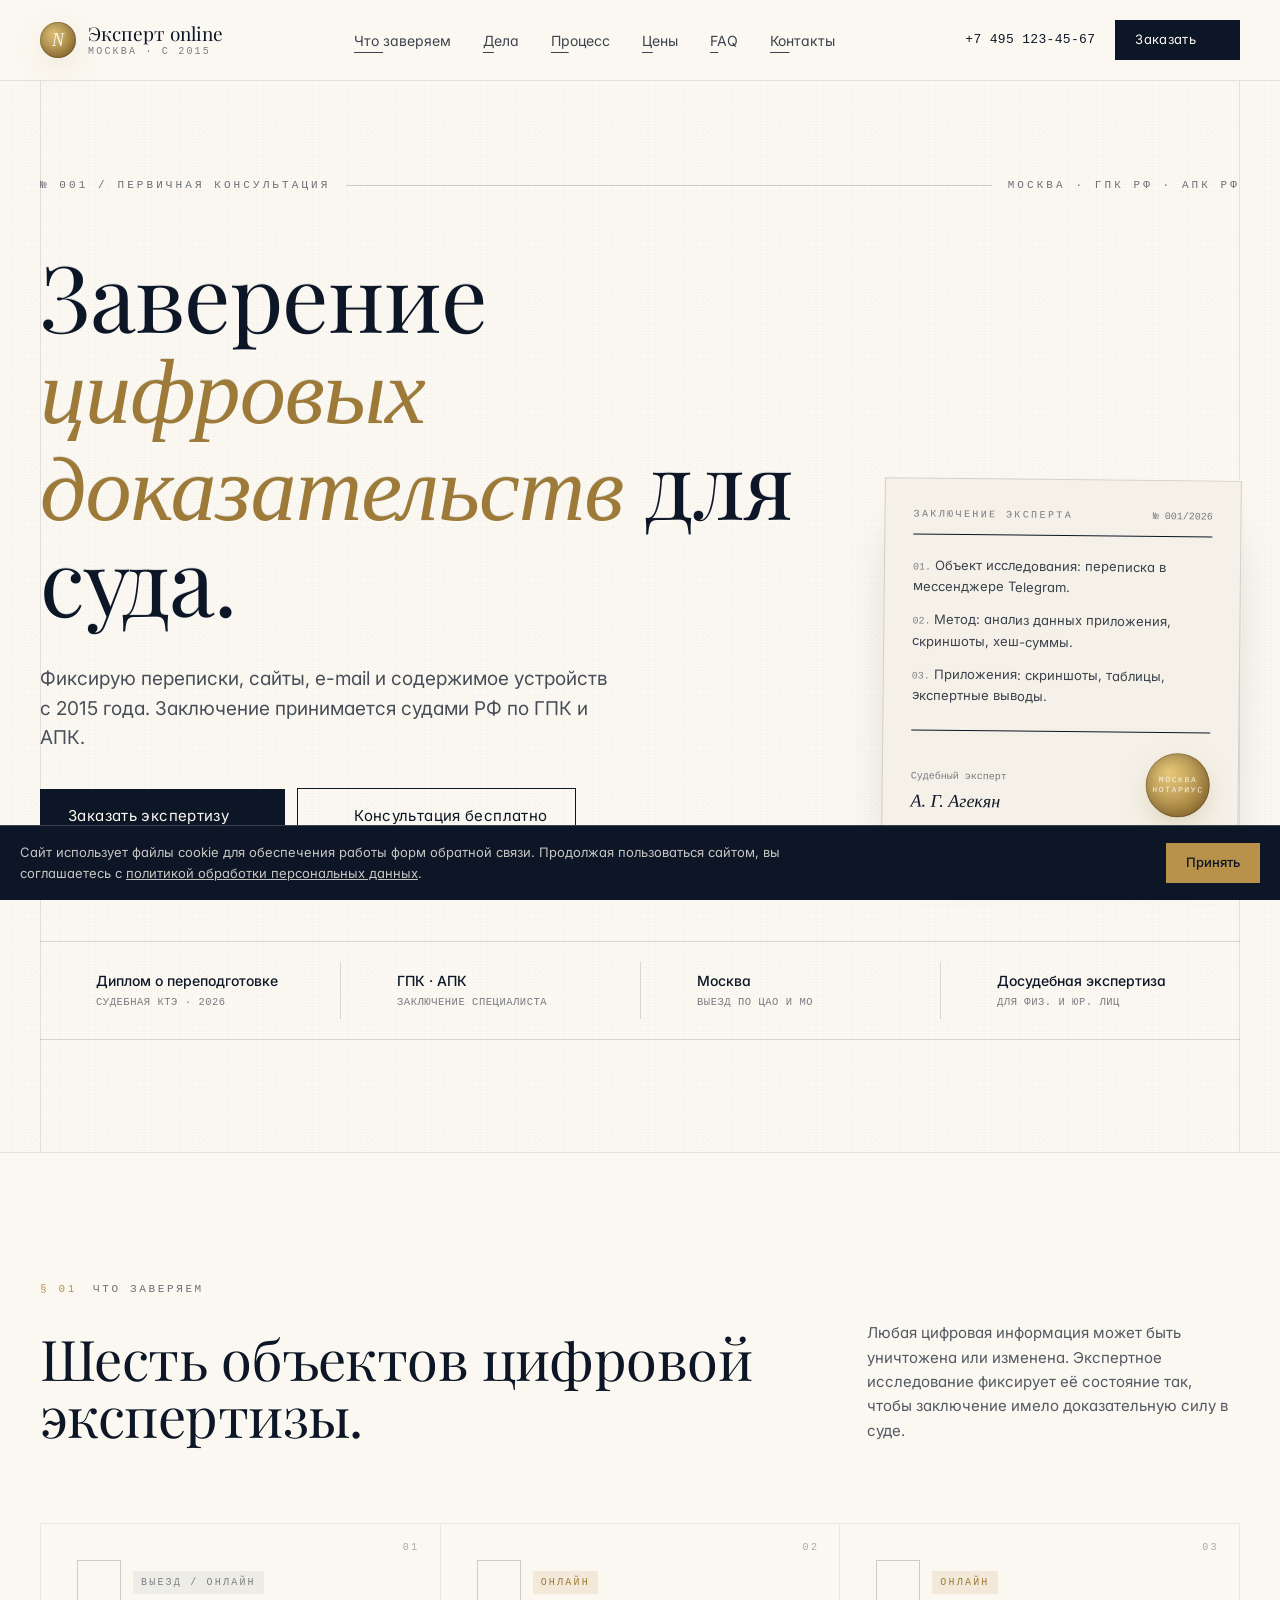
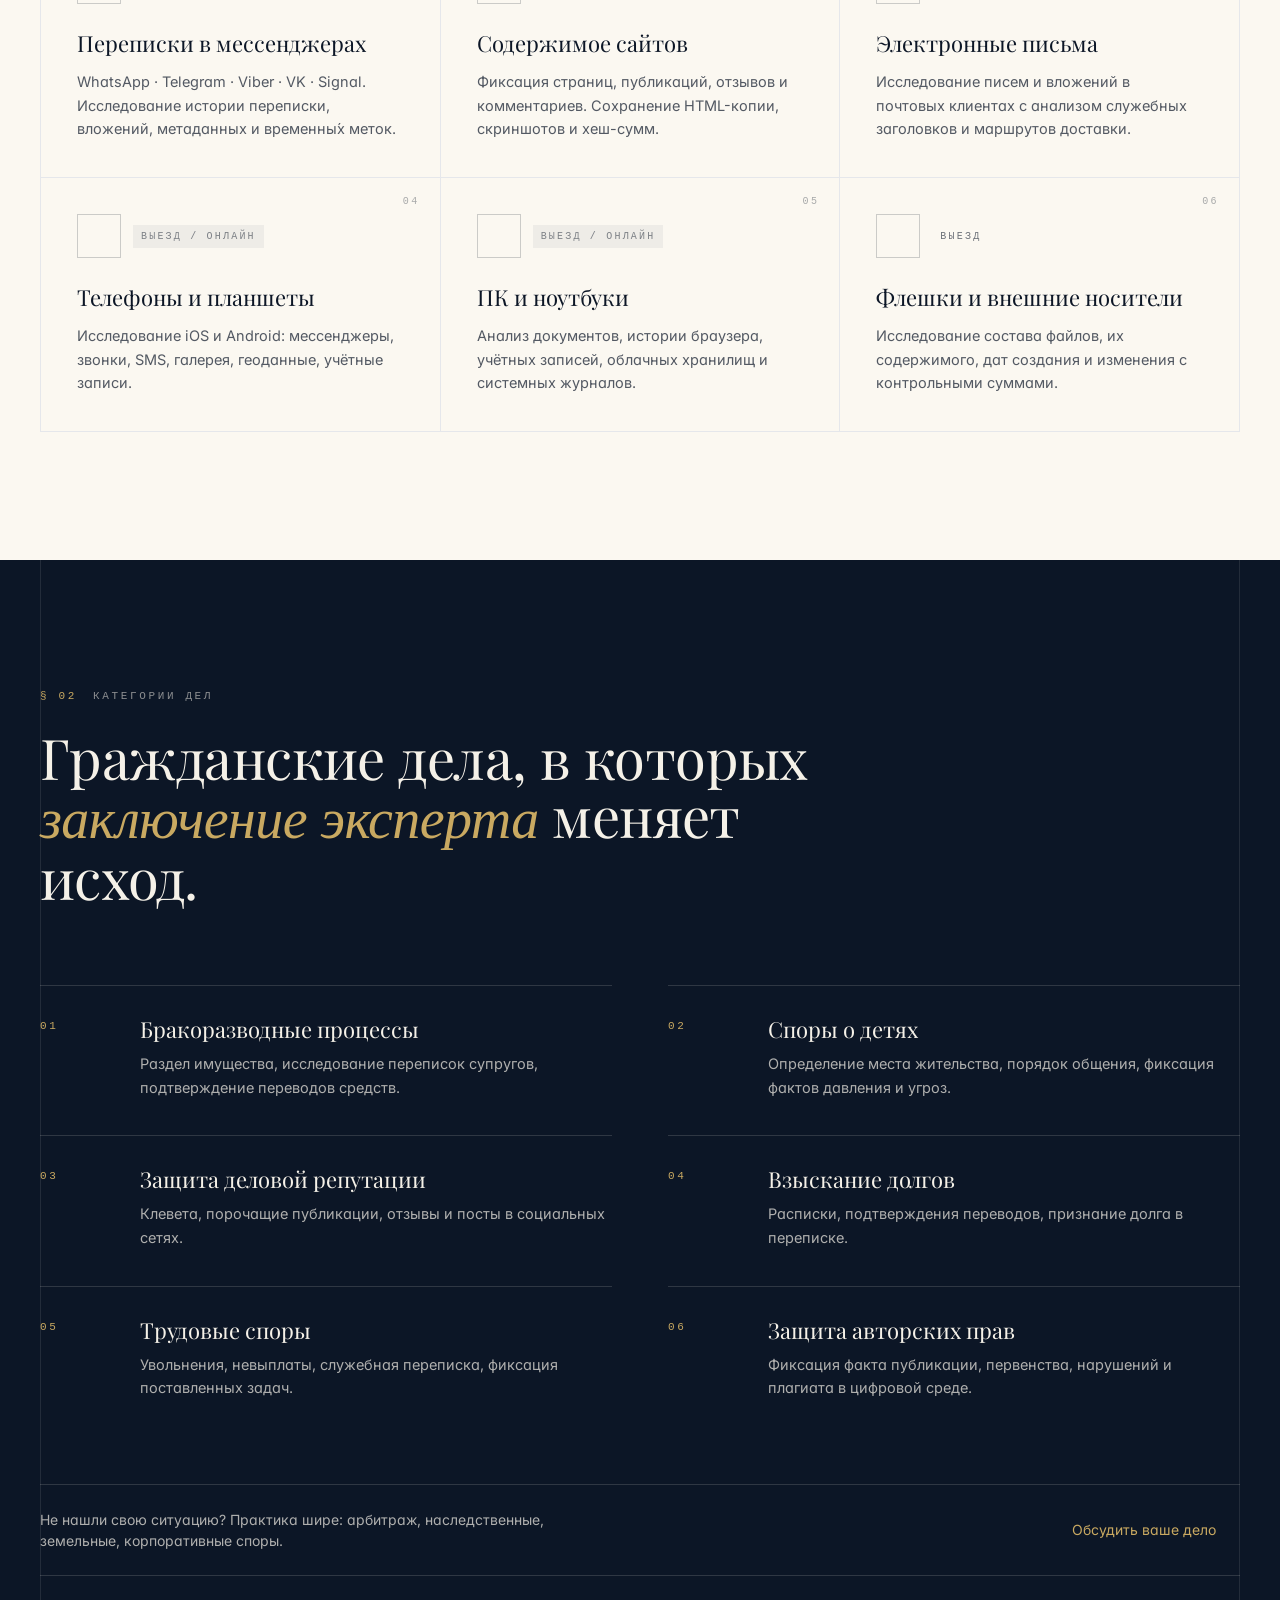
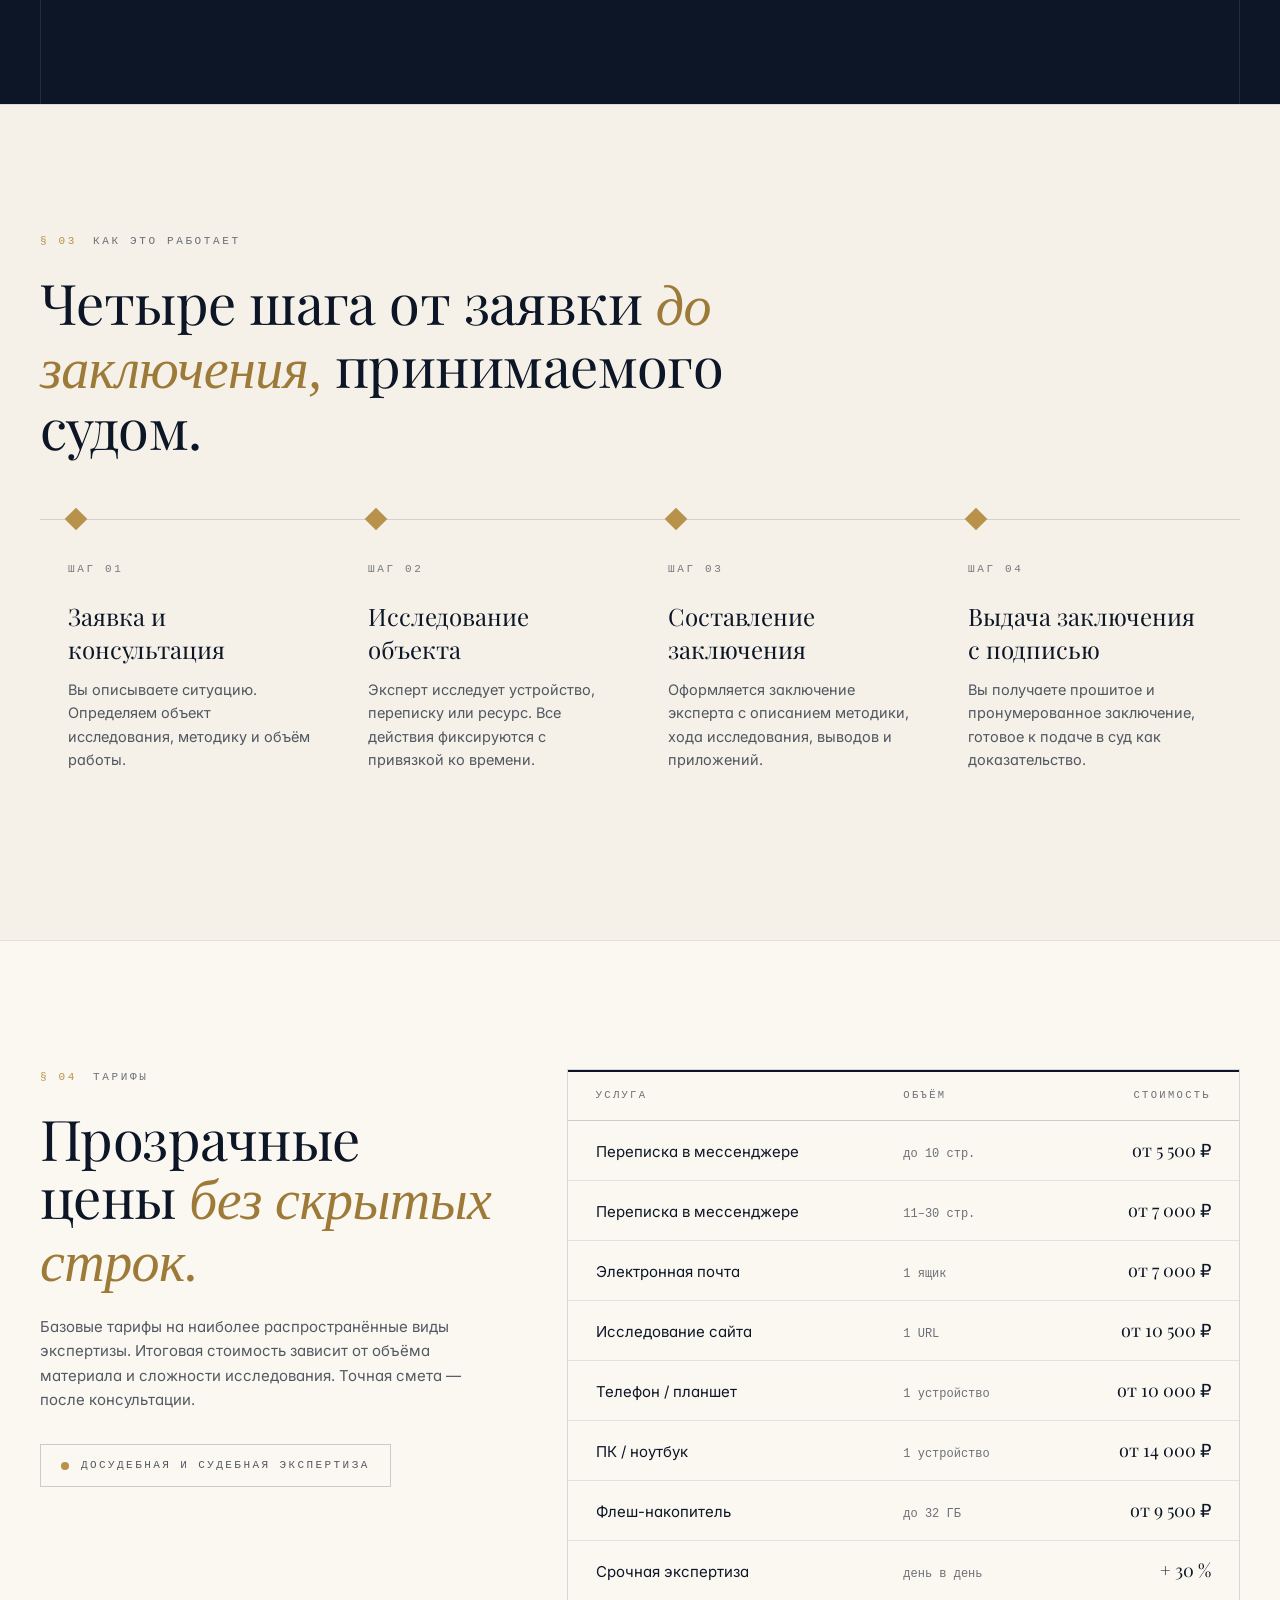
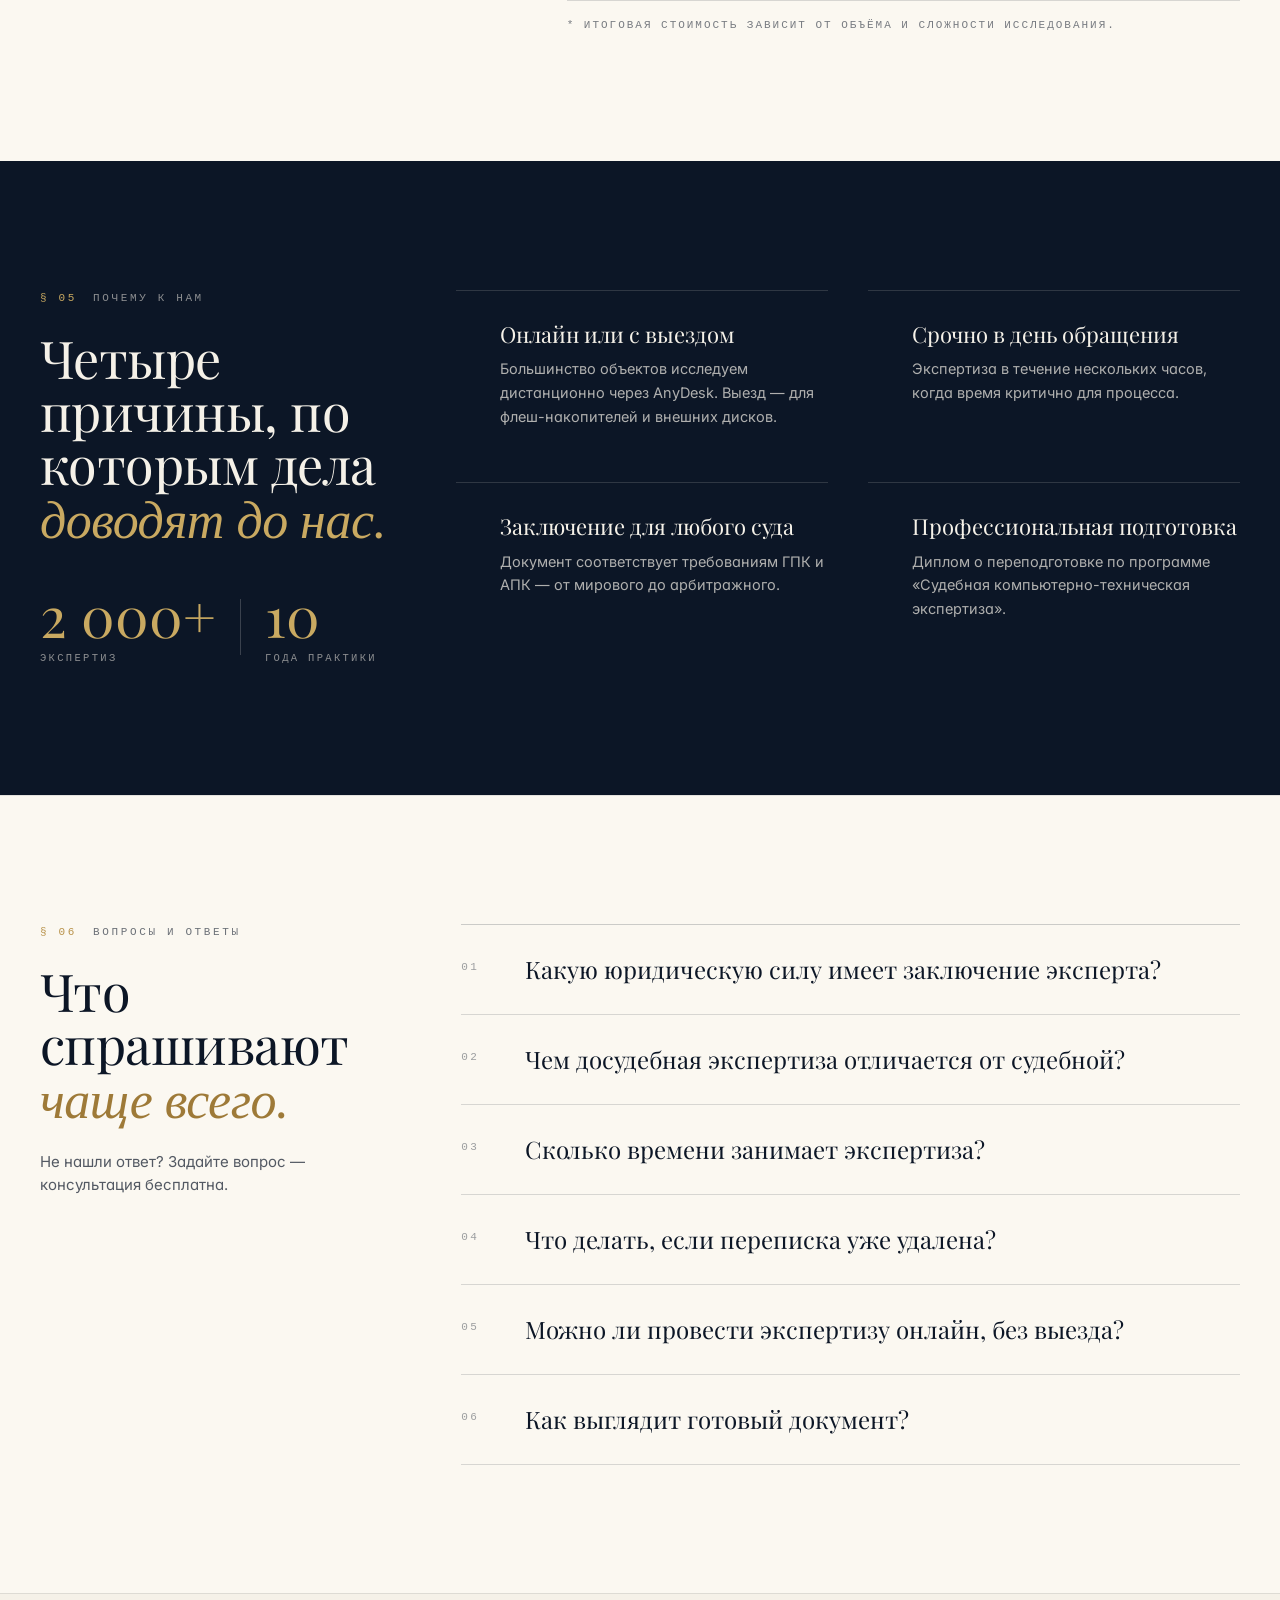
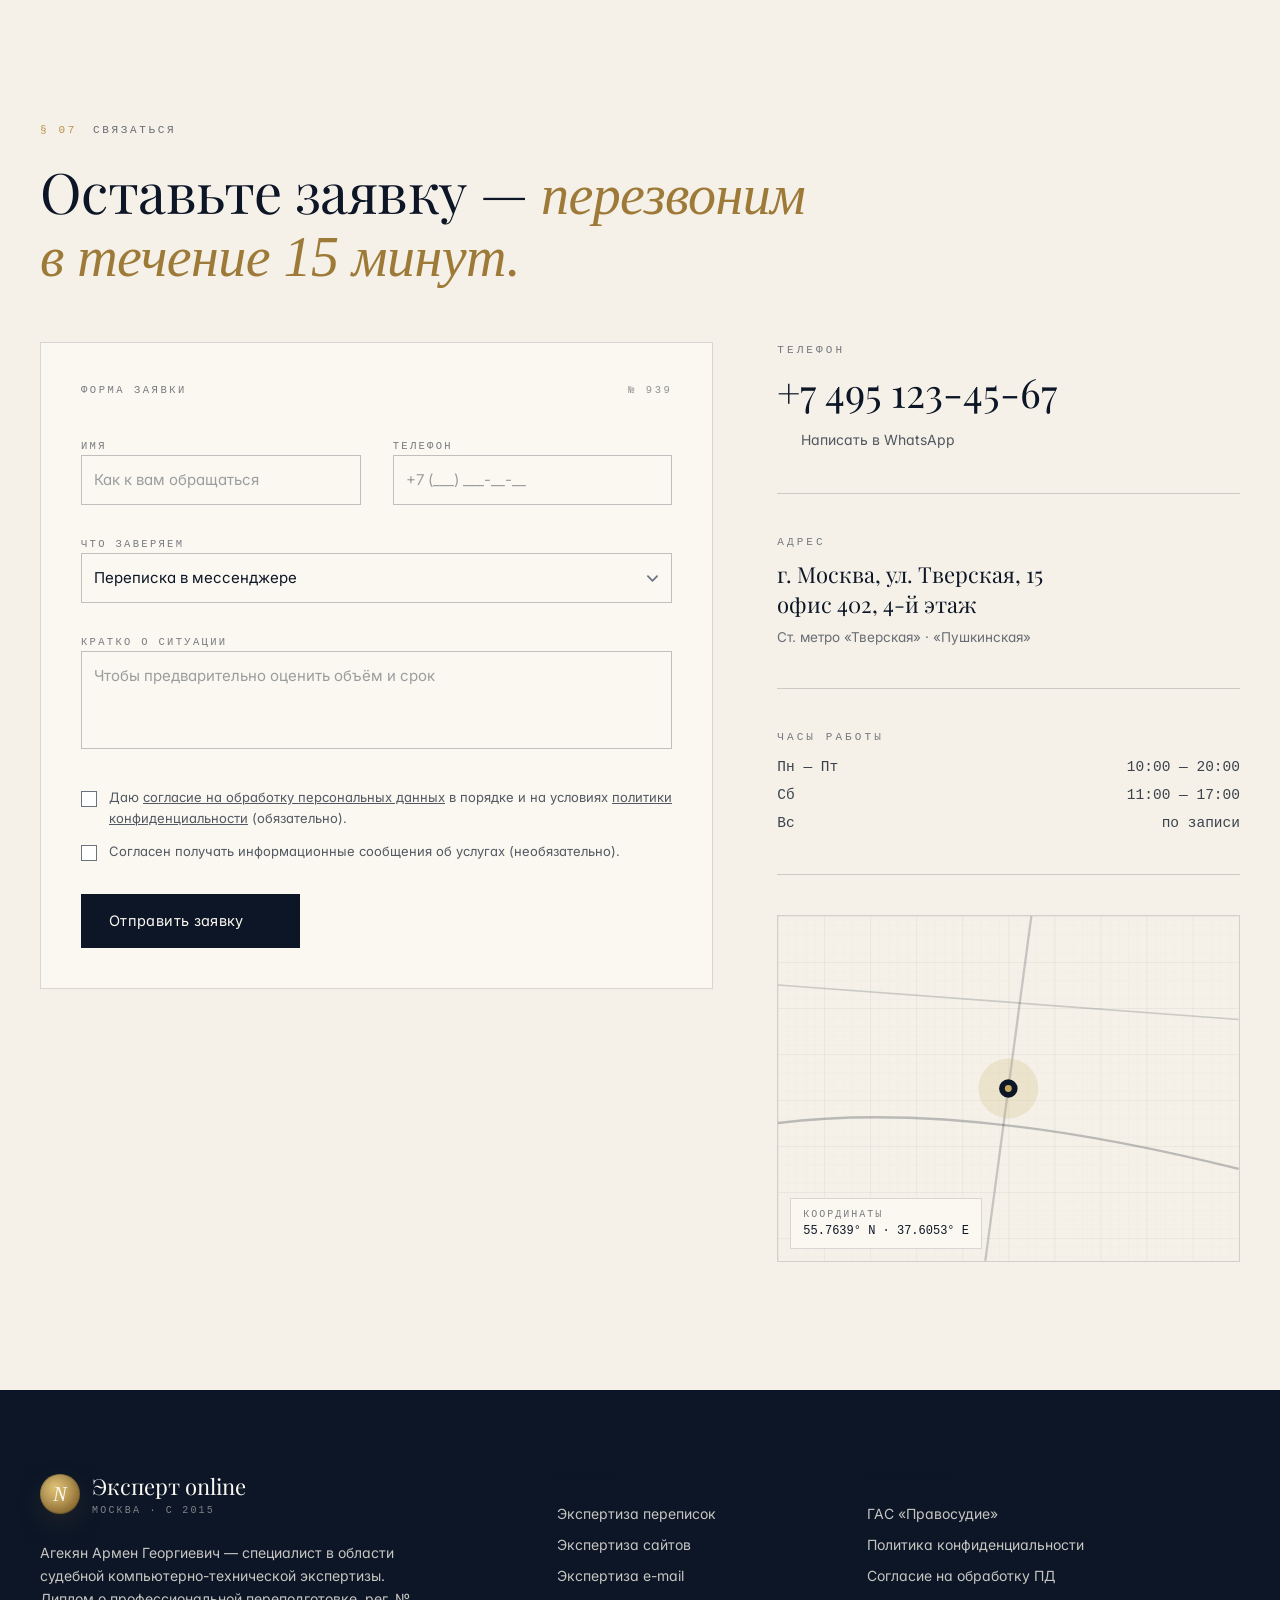
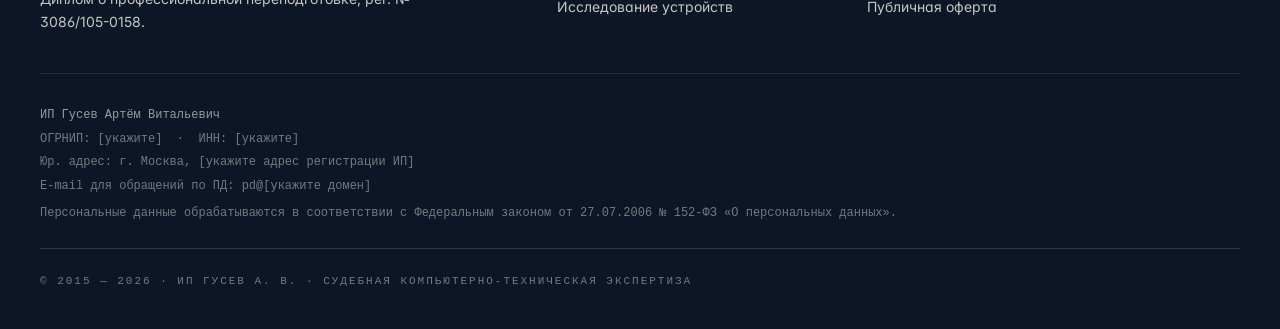
==== commit 7e00bf0f: "perf: eliminate all render-blocking CDN scripts - Replace Tailwind CDN (~400KB runtime) with pre-bui" ====
--- a/index.html
+++ b/index.html
@@ -6,46 +6,10 @@
 <title>Нотариус онлайн · Заверение для суда · Москва</title>
 <link rel="preconnect" href="https://fonts.googleapis.com">
 <link rel="preconnect" href="https://fonts.gstatic.com" crossorigin>
-<link href="https://fonts.googleapis.com/css2?family=Playfair+Display:ital,wght@0,400;0,500;0,600;0,700;1,400&family=Inter:wght@300;400;500;600;700&family=JetBrains+Mono:wght@400;500&display=swap" rel="stylesheet">
+<link rel="preload" as="style" href="https://fonts.googleapis.com/css2?family=Playfair+Display:ital,wght@0,400;0,600;0,700;1,400&family=Inter:wght@400;500;600&family=JetBrains+Mono:wght@400&display=swap" onload="this.onload=null;this.rel='stylesheet'">
+<noscript><link href="https://fonts.googleapis.com/css2?family=Playfair+Display:ital,wght@0,400;0,600;0,700;1,400&family=Inter:wght@400;500;600&family=JetBrains+Mono:wght@400&display=swap" rel="stylesheet"></noscript>
 
-<script src="https://cdn.tailwindcss.com?plugins=forms,typography"></script>
-<script>
-tailwind.config = {
-  theme: {
-    extend: {
-      fontFamily: {
-        serif: ['"Playfair Display"', 'Georgia', 'serif'],
-        sans: ['Inter', 'system-ui', 'sans-serif'],
-        mono: ['"JetBrains Mono"', 'ui-monospace', 'monospace'],
-      },
-      colors: {
-        ink:     { 900:'#0C1626', 800:'#121F33', 700:'#1B2B44', 600:'#2A3A54' },
-        bone:    { 50:'#FBF8F1', 100:'#F5F1E8', 200:'#ECE6D6', 300:'#D9D1BC' },
-        gold:    { 400:'#C9A961', 500:'#B8924A', 600:'#9E7A38' },
-        claret:  { 600:'#7A1F2B' },
-      },
-    },
-  },
-};
-</script>
-
-<script src="https://identity.netlify.com/v1/netlify-identity-widget.js"></script>
-<script>
-  // Обрабатываем invite/recovery токены и редиректим в админку
-  if (window.netlifyIdentity) {
-    window.netlifyIdentity.on("init", user => {
-      if (!user) {
-        window.netlifyIdentity.on("login", () => {
-          document.location.href = "/admin/";
-        });
-      }
-    });
-  }
-</script>
-<script src="https://unpkg.com/react@18.3.1/umd/react.development.js" crossorigin="anonymous"></script>
-<script src="https://unpkg.com/react-dom@18.3.1/umd/react-dom.development.js" crossorigin="anonymous"></script>
-<script src="https://unpkg.com/@babel/standalone@7.29.0/babel.min.js" crossorigin="anonymous"></script>
-<script src="https://unpkg.com/lucide@0.453.0/dist/umd/lucide.min.js"></script>
+<link rel="stylesheet" href="styles.css">
 
 <style>
   html { scroll-behavior: smooth; }
@@ -77,689 +41,28 @@
 
 <div id="root"></div>
 
-<script type="text/babel" data-presets="react">
-const { useState, useEffect, useRef } = React;
-
-function Icon({ name, className = "w-5 h-5", stroke = 1.5 }) {
-  const ref = useRef(null);
-  useEffect(() => {
-    if (!ref.current || !window.lucide) return;
-    ref.current.innerHTML = "";
-    const svg = window.lucide.createElement(window.lucide.icons[name] || window.lucide.icons["Square"]);
-    svg.setAttribute("stroke-width", stroke);
-    svg.setAttribute("class", className);
-    ref.current.appendChild(svg);
-  }, [name, className, stroke]);
-  return <span ref={ref} aria-hidden="true" />;
-}
-
-function Reveal({ children, as: Tag = "div", delay = 0, className = "" }) {
-  const ref = useRef(null);
-  useEffect(() => {
-    const el = ref.current; if (!el) return;
-    const io = new IntersectionObserver((entries) => {
-      entries.forEach(e => {
-        if (e.isIntersecting) { setTimeout(() => el.classList.add("in"), delay); io.unobserve(el); }
-      });
-    }, { threshold: 0.12, rootMargin: "0px 0px -40px 0px" });
-    io.observe(el);
-    return () => io.disconnect();
-  }, [delay]);
-  return <Tag ref={ref} className={`reveal ${className}`}>{children}</Tag>;
-}
-
-/* ================= COOKIE BANNER ================= */
-function CookieBanner({ privacyLink }) {
-  const [visible, setVisible] = useState(() => !localStorage.getItem("cookie_ok"));
-  if (!visible) return null;
-  return (
-    <div className="fixed bottom-0 left-0 right-0 z-50 bg-ink-900 text-bone-100 px-5 py-4 md:flex md:items-center md:justify-between gap-6 border-t border-bone-100/20">
-      <p className="text-[13px] leading-relaxed text-bone-100/80 max-w-3xl">
-        Сайт использует файлы cookie для обеспечения работы форм обратной связи. Продолжая пользоваться сайтом, вы соглашаетесь с{" "}
-        <a href={privacyLink} className="underline hover:text-bone-50">политикой обработки персональных данных</a>.
-      </p>
-      <button onClick={() => { localStorage.setItem("cookie_ok","1"); setVisible(false); }}
-              className="mt-3 md:mt-0 shrink-0 inline-flex items-center gap-2 bg-gold-500 text-ink-900 font-medium px-5 py-2.5 text-[13px] hover:bg-gold-400 transition-colors">
-        Принять
-      </button>
-    </div>
-  );
-}
-
-const SectionNumber = ({ n, label }) => (
-  <div className="flex items-baseline gap-4 font-mono text-[11px] tracking-[0.24em] uppercase text-ink-900/60">
-    <span className="text-gold-500">§ {n}</span><span>{label}</span>
-  </div>
-);
-const Kicker = ({ children }) => (
-  <div className="font-mono text-[11px] tracking-[0.28em] uppercase text-ink-900/55">{children}</div>
-);
-
-/* ================= NAV ================= */
-function Nav({ c }) {
-  const [open, setOpen] = useState(false);
-  const links = [
-    ["#certify", "Что заверяем"], ["#cases", "Дела"], ["#process", "Процесс"],
-    ["#pricing", "Цены"], ["#faq", "FAQ"], ["#contact", "Контакты"],
-  ];
-  return (
-    <header className="sticky top-0 z-40 bg-bone-50/85 backdrop-blur-md border-b border-ink-900/10">
-      <div className="max-w-7xl mx-auto px-5 md:px-10 h-16 md:h-20 flex items-center justify-between">
-        <a href="#top" className="flex items-center gap-3">
-          <span className="w-9 h-9 seal rounded-full grid place-items-center">
-            <span className="font-display italic text-bone-50 text-lg leading-none">N</span>
-          </span>
-          <span className="leading-tight">
-            <span className="block font-display text-[17px] md:text-[19px] text-ink-900">{c.site.brand}</span>
-            <span className="block font-mono text-[10px] tracking-[0.22em] uppercase text-ink-900/55">{c.site.brandSub}</span>
-          </span>
-        </a>
-        <nav className="hidden lg:flex items-center gap-8 text-[14px] text-ink-900/80">
-          {links.map(([h,t]) => <a key={h} href={h} className="link-underline hover:text-ink-900">{t}</a>)}
-        </nav>
-        <div className="hidden md:flex items-center gap-5">
-          <a href={`tel:${c.site.phoneHref}`} className="font-mono text-[13px] tracking-wide text-ink-900 hover:text-gold-600">{c.site.phone}</a>
-          <a href="#contact" className="inline-flex items-center gap-2 bg-ink-900 text-bone-50 px-5 py-2.5 text-[13px] tracking-wide hover:bg-ink-700 transition-colors">
-            Заказать <Icon name="ArrowRight" className="w-4 h-4" />
-          </a>
-        </div>
-        <button className="lg:hidden p-2 -mr-2" onClick={() => setOpen(!open)} aria-label="Меню">
-          <Icon name={open ? "X" : "Menu"} className="w-6 h-6" />
-        </button>
-      </div>
-      {open && (
-        <div className="lg:hidden border-t border-ink-900/10 bg-bone-50">
-          <div className="px-5 py-4 flex flex-col gap-3 text-[15px]">
-            {links.map(([h,t]) => <a key={h} href={h} onClick={()=>setOpen(false)} className="py-1.5">{t}</a>)}
-            <a href={`tel:${c.site.phoneHref}`} className="font-mono text-[13px] pt-2 border-t border-ink-900/10">{c.site.phone}</a>
-          </div>
-        </div>
-      )}
-    </header>
-  );
-}
-
-/* ================= HERO ================= */
-function Hero({ c }) {
-  const h = c.hero;
-  return (
-    <section id="top" className="relative overflow-hidden">
-      <div className="paper-grain absolute inset-0 pointer-events-none" />
-      <div className="absolute inset-y-0 left-10 w-px bg-ink-900/10 hidden md:block" />
-      <div className="absolute inset-y-0 right-10 w-px bg-ink-900/10 hidden md:block" />
-      <div className="max-w-7xl mx-auto px-5 md:px-10 pt-14 md:pt-24 pb-20 md:pb-28 relative">
-        <Reveal>
-          <div className="flex items-center gap-4 mb-10 md:mb-14">
-            <span className="font-mono text-[11px] tracking-[0.28em] uppercase text-ink-900/60">{h.kicker}</span>
-            <span className="h-px flex-1 bg-ink-900/20" />
-            <span className="font-mono text-[11px] tracking-[0.28em] uppercase text-ink-900/60 hidden md:inline">{h.kickerRight}</span>
-          </div>
-        </Reveal>
-        <div className="grid lg:grid-cols-12 gap-10 lg:gap-16 items-end">
-          <div className="lg:col-span-8">
-            <Reveal delay={80}>
-              <h1 className="font-display text-[44px] leading-[1.02] md:text-[76px] md:leading-[0.98] lg:text-[92px] tracking-[-0.01em] text-ink-900 engraved">
-                {h.headlineLine1 && <>{h.headlineLine1}<br/></>}
-                <span className="italic text-gold-600">{h.headlineAccent}</span>{h.headlineLine2 ? <> {h.headlineLine2}</> : null}
-                {h.headlineLine3 && <><br/>{h.headlineLine3}</>}
-              </h1>
-            </Reveal>
-            <Reveal delay={220}>
-              <p className="mt-8 md:mt-10 max-w-xl text-[17px] md:text-[19px] leading-[1.55] text-ink-900/75">{h.lead}</p>
-            </Reveal>
-            <Reveal delay={340}>
-              <div className="mt-9 flex flex-wrap items-center gap-3">
-                <a href="#contact" className="group inline-flex items-center gap-3 bg-ink-900 text-bone-50 px-7 py-4 text-[15px] tracking-wide hover:bg-ink-700 transition-colors">
-                  {h.ctaPrimary}
-                  <Icon name="ArrowRight" className="w-4 h-4 group-hover:translate-x-0.5 transition-transform" />
-                </a>
-                <a href="#contact" className="inline-flex items-center gap-3 border border-ink-900 text-ink-900 px-7 py-4 text-[15px] tracking-wide hover:bg-ink-900 hover:text-bone-50 transition-colors">
-                  <Icon name="Phone" className="w-4 h-4" /> {h.ctaSecondary}
-                </a>
-              </div>
-            </Reveal>
-          </div>
-          <Reveal delay={480} className="lg:col-span-4">
-            <div className="relative">
-              <div className="bg-bone-100 border border-ink-900/15 shadow-[0_30px_60px_-30px_rgba(12,22,38,0.35)] p-7 rotate-[0.6deg]">
-                <div className="flex items-center justify-between">
-                  <span className="font-mono text-[10px] tracking-[0.24em] text-ink-900/55">{h.docCard.title}</span>
-                  <span className="font-mono text-[10px] text-ink-900/55">{h.docCard.number}</span>
-                </div>
-                <div className="rule-thin mt-3 mb-5" />
-                <div className="space-y-3 text-[13px] leading-relaxed text-ink-900/80">
-                  {h.docCard.lines.map((line, i) => (
-                    <p key={i}><span className="font-mono text-[10px] text-ink-900/50 mr-1">{String(i+1).padStart(2,"0")}.</span>{line}</p>
-                  ))}
-                </div>
-                <div className="rule-thin mt-6 mb-5" />
-                <div className="flex items-end justify-between">
-                  <div>
-                    <div className="font-mono text-[10px] text-ink-900/55">{h.docCard.notaryLabel}</div>
-                    <div className="font-display italic text-[18px] text-ink-900 mt-1">{h.docCard.notaryName}</div>
-                  </div>
-                  <div className="w-16 h-16 seal rounded-full grid place-items-center text-center leading-tight">
-                    <div className="font-mono text-[8px] tracking-[0.2em] text-bone-50/90">МОСКВА<br/>НОТАРИУС</div>
-                  </div>
-                </div>
-              </div>
-              <div className="absolute -left-3 -bottom-3 bg-claret-600 text-bone-50 font-mono text-[10px] tracking-[0.24em] px-3 py-1.5 -rotate-2 hidden sm:block">ЗАВЕРЕНО</div>
-            </div>
-          </Reveal>
-        </div>
-        <Reveal delay={640}>
-          <div className="mt-16 md:mt-24 border-t border-b border-ink-900/15 py-5 grid grid-cols-2 md:grid-cols-4 col-rule">
-            {h.badges.map((b, i) => (
-              <div key={i} className="px-5 py-2 flex items-start gap-4">
-                <span className="text-gold-600 pt-0.5"><Icon name={b.icon} className="w-5 h-5" /></span>
-                <div>
-                  <div className="text-[14px] font-medium text-ink-900">{b.title}</div>
-                  <div className="font-mono text-[10.5px] tracking-wider uppercase text-ink-900/55 mt-1">{b.sub}</div>
-                </div>
-              </div>
-            ))}
-          </div>
-        </Reveal>
-      </div>
-    </section>
-  );
-}
-
-/* ================= CERTIFY ================= */
-function Certify({ c }) {
-  const s = c.certify;
-  return (
-    <section id="certify" className="py-24 md:py-32 bg-bone-50 border-t border-ink-900/10">
-      <div className="max-w-7xl mx-auto px-5 md:px-10">
-        <Reveal><SectionNumber n="01" label="Что заверяем" /></Reveal>
-        <Reveal delay={100}>
-          <div className="mt-6 grid md:grid-cols-12 gap-6 md:gap-10 items-end">
-            <h2 className="font-display text-[36px] md:text-[56px] leading-[1.02] tracking-[-0.01em] text-ink-900 md:col-span-8">{s.heading}</h2>
-            <p className="md:col-span-4 text-[15px] leading-relaxed text-ink-900/70">{s.lead}</p>
-          </div>
-        </Reveal>
-        <div className="mt-14 md:mt-20 grid sm:grid-cols-2 lg:grid-cols-3 border-t border-l border-ink-900/12">
-          {s.items.map((it, i) => (
-            <Reveal key={i} delay={i * 60}>
-              <div className="group relative p-7 md:p-9 border-r border-b border-ink-900/12 bg-bone-50 hover:bg-bone-100 transition-colors h-full">
-                <span className="absolute top-4 right-5 font-mono text-[10px] tracking-[0.24em] text-ink-900/35">{String(i + 1).padStart(2, "0")}</span>
-                <span className="inline-grid place-items-center w-11 h-11 border border-ink-900/20 text-gold-600 mb-6 group-hover:border-gold-500 transition-colors">
-                  <Icon name={it.icon} className="w-5 h-5" stroke={1.4} />
-                </span>
-                <h3 className="font-display text-[22px] leading-snug text-ink-900">{it.title}</h3>
-                <p className="mt-3 text-[14.5px] leading-relaxed text-ink-900/70">{it.desc}</p>
-              </div>
-            </Reveal>
-          ))}
-        </div>
-      </div>
-    </section>
-  );
-}
-
-/* ================= CASES ================= */
-function Cases({ c }) {
-  const s = c.cases;
-  return (
-    <section id="cases" className="py-24 md:py-32 bg-ink-900 text-bone-100 relative overflow-hidden">
-      <div className="absolute inset-y-0 left-10 w-px bg-bone-100/10 hidden md:block" />
-      <div className="absolute inset-y-0 right-10 w-px bg-bone-100/10 hidden md:block" />
-      <div className="max-w-7xl mx-auto px-5 md:px-10">
-        <Reveal>
-          <div className="flex items-baseline gap-4 font-mono text-[11px] tracking-[0.24em] uppercase text-bone-100/55">
-            <span className="text-gold-400">§ 02</span><span>Категории дел</span>
-          </div>
-        </Reveal>
-        <Reveal delay={100}>
-          <h2 className="mt-6 font-display text-[36px] md:text-[56px] leading-[1.02] tracking-[-0.01em] max-w-3xl">
-            {s.heading} <span className="italic text-gold-400">{s.headingAccent}</span> {s.headingTail}
-          </h2>
-        </Reveal>
-        <div className="mt-14 md:mt-20 grid md:grid-cols-2 gap-x-14 gap-y-2">
-          {s.items.map((it, i) => (
-            <Reveal key={i} delay={i * 70}>
-              <div className="flex gap-6 py-7 border-t border-bone-100/15">
-                <span className="font-mono text-[11px] tracking-[0.24em] text-gold-400 pt-1 w-8 shrink-0">0{i+1}</span>
-                <span className="text-gold-400 pt-0.5"><Icon name={it.icon} className="w-5 h-5" stroke={1.4} /></span>
-                <div>
-                  <h3 className="font-display text-[22px] leading-snug">{it.title}</h3>
-                  <p className="mt-2 text-[14.5px] leading-relaxed text-bone-100/70">{it.desc}</p>
-                </div>
-              </div>
-            </Reveal>
-          ))}
-        </div>
-        <Reveal delay={400}>
-          <div className="mt-14 border-t border-b border-bone-100/15 py-6 flex flex-col md:flex-row md:items-center md:justify-between gap-4">
-            <p className="text-[14px] text-bone-100/70 max-w-xl">{s.footerNote}</p>
-            <a href="#contact" className="inline-flex items-center gap-2 text-gold-400 hover:text-bone-50 text-[14px]">
-              {s.footerLink} <Icon name="ArrowRight" className="w-4 h-4" />
-            </a>
-          </div>
-        </Reveal>
-      </div>
-    </section>
-  );
-}
-
-/* ================= PROCESS ================= */
-function Process({ c }) {
-  const s = c.process;
-  return (
-    <section id="process" className="py-24 md:py-32 bg-bone-100 border-t border-ink-900/10">
-      <div className="max-w-7xl mx-auto px-5 md:px-10">
-        <Reveal><SectionNumber n="03" label="Как это работает" /></Reveal>
-        <Reveal delay={100}>
-          <h2 className="mt-6 font-display text-[36px] md:text-[56px] leading-[1.02] tracking-[-0.01em] text-ink-900 max-w-3xl">
-            {s.heading} <span className="italic text-gold-600">{s.headingAccent}</span> {s.headingTail}
-          </h2>
-        </Reveal>
-        <div className="mt-16 grid md:grid-cols-4 gap-6 md:gap-0 md:border-t md:border-ink-900/15 relative">
-          {s.steps.map((st, i) => (
-            <Reveal key={i} delay={i * 120}>
-              <div className="relative md:px-7 md:pt-10 md:pb-10 md:border-r md:last:border-r-0 md:border-ink-900/15 bg-bone-100 h-full">
-                <div className="hidden md:block absolute -top-[9px] left-7 w-4 h-4 bg-gold-500 rotate-45" />
-                <div className="md:hidden flex items-center gap-3 mb-3">
-                  <span className="w-6 h-6 bg-gold-500 rotate-45" />
-                  <span className="font-mono text-[11px] tracking-[0.24em] text-ink-900/60">ШАГ {i+1}</span>
-                </div>
-                <div className="hidden md:flex items-center justify-between">
-                  <span className="font-mono text-[11px] tracking-[0.24em] text-ink-900/55">ШАГ {String(i+1).padStart(2,"0")}</span>
-                  <span className="text-ink-900/70"><Icon name={st.icon} className="w-5 h-5" /></span>
-                </div>
-                <h3 className="mt-5 font-display text-[22px] md:text-[24px] leading-snug text-ink-900">{st.title}</h3>
-                <p className="mt-3 text-[14.5px] leading-relaxed text-ink-900/70">{st.desc}</p>
-              </div>
-            </Reveal>
-          ))}
-        </div>
-      </div>
-    </section>
-  );
-}
-
-/* ================= PRICING ================= */
-function Pricing({ c }) {
-  const s = c.pricing;
-  return (
-    <section id="pricing" className="py-24 md:py-32 bg-bone-50 border-t border-ink-900/10">
-      <div className="max-w-7xl mx-auto px-5 md:px-10">
-        <div className="grid lg:grid-cols-12 gap-10 lg:gap-16">
-          <div className="lg:col-span-5">
-            <Reveal><SectionNumber n="04" label="Тарифы" /></Reveal>
-            <Reveal delay={100}>
-              <h2 className="mt-6 font-display text-[36px] md:text-[56px] leading-[1.02] tracking-[-0.01em] text-ink-900">
-                {s.heading} <span className="italic text-gold-600">{s.headingAccent}</span>
-              </h2>
-            </Reveal>
-            <Reveal delay={200}>
-              <p className="mt-6 text-[15px] leading-relaxed text-ink-900/70 max-w-md">{s.lead}</p>
-            </Reveal>
-            <Reveal delay={300}>
-              <div className="mt-8 inline-flex items-center gap-3 border border-ink-900/20 px-5 py-3">
-                <span className="w-2 h-2 rounded-full bg-gold-500" />
-                <span className="font-mono text-[11px] tracking-[0.22em] uppercase text-ink-900/70">{s.badge}</span>
-              </div>
-            </Reveal>
-          </div>
-          <Reveal delay={200} className="lg:col-span-7">
-            <div className="border border-ink-900/15 bg-bone-50">
-              <div className="grid grid-cols-12 px-5 md:px-7 py-4 rule-thick border-b border-ink-900/20 font-mono text-[10.5px] tracking-[0.22em] uppercase text-ink-900/60">
-                <div className="col-span-6">Услуга</div>
-                <div className="col-span-3">Объём</div>
-                <div className="col-span-3 text-right">Стоимость</div>
-              </div>
-              {s.rows.map((r, i) => (
-                <div key={i} className="grid grid-cols-12 items-baseline px-5 md:px-7 py-4 border-b border-ink-900/10 last:border-b-0 hover:bg-bone-100/60 transition-colors">
-                  <div className="col-span-6 text-[15px] text-ink-900">{r.service}</div>
-                  <div className="col-span-3 font-mono text-[12px] text-ink-900/60">{r.volume}</div>
-                  <div className="col-span-3 text-right font-display text-[18px] text-ink-900">{r.price}</div>
-                </div>
-              ))}
-            </div>
-            <p className="mt-4 font-mono text-[11px] tracking-[0.18em] uppercase text-ink-900/55">{s.note}</p>
-          </Reveal>
-        </div>
-      </div>
-    </section>
-  );
-}
-
-/* ================= WHY US ================= */
-function WhyUs({ c }) {
-  const s = c.whyUs;
-  return (
-    <section className="py-24 md:py-32 bg-ink-900 text-bone-100 border-t border-ink-900/10">
-      <div className="max-w-7xl mx-auto px-5 md:px-10">
-        <div className="grid lg:grid-cols-12 gap-12">
-          <div className="lg:col-span-4">
-            <Reveal>
-              <div className="flex items-baseline gap-4 font-mono text-[11px] tracking-[0.24em] uppercase text-bone-100/55">
-                <span className="text-gold-400">§ 05</span><span>Почему к нам</span>
-              </div>
-            </Reveal>
-            <Reveal delay={100}>
-              <h2 className="mt-6 font-display text-[36px] md:text-[52px] leading-[1.02] tracking-[-0.01em]">
-                {s.heading} <span className="italic text-gold-400">{s.headingAccent}</span>
-              </h2>
-            </Reveal>
-            <Reveal delay={250}>
-              <div className="mt-10 flex items-center gap-6">
-                <div>
-                  <div className="font-display text-[56px] leading-none text-gold-400">{s.statProtocols}</div>
-                  <div className="font-mono text-[10.5px] tracking-[0.22em] uppercase text-bone-100/55 mt-2">{s.statProtocolsLabel}</div>
-                </div>
-                <div className="h-14 w-px bg-bone-100/20" />
-                <div>
-                  <div className="font-display text-[56px] leading-none text-gold-400">{s.statYears}</div>
-                  <div className="font-mono text-[10.5px] tracking-[0.22em] uppercase text-bone-100/55 mt-2">{s.statYearsLabel}</div>
-                </div>
-              </div>
-            </Reveal>
-          </div>
-          <div className="lg:col-span-8 grid sm:grid-cols-2 gap-x-10 gap-y-2">
-            {s.items.map((it, i) => (
-              <Reveal key={i} delay={i * 100}>
-                <div className="py-7 border-t border-bone-100/15 flex gap-5">
-                  <span className="text-gold-400 mt-0.5"><Icon name={it.icon} className="w-6 h-6" stroke={1.3} /></span>
-                  <div>
-                    <h3 className="font-display text-[22px] leading-snug">{it.title}</h3>
-                    <p className="mt-2 text-[14.5px] leading-relaxed text-bone-100/70">{it.desc}</p>
-                  </div>
-                </div>
-              </Reveal>
-            ))}
-          </div>
-        </div>
-      </div>
-    </section>
-  );
-}
-
-/* ================= FAQ ================= */
-function FAQ({ c }) {
-  const s = c.faq;
-  return (
-    <section id="faq" className="py-24 md:py-32 bg-bone-50 border-t border-ink-900/10">
-      <div className="max-w-7xl mx-auto px-5 md:px-10">
-        <div className="grid lg:grid-cols-12 gap-10 lg:gap-16">
-          <div className="lg:col-span-4">
-            <Reveal><SectionNumber n="06" label="Вопросы и ответы" /></Reveal>
-            <Reveal delay={100}>
-              <h2 className="mt-6 font-display text-[36px] md:text-[52px] leading-[1.02] tracking-[-0.01em] text-ink-900">
-                {s.heading} <span className="italic text-gold-600">{s.headingAccent}</span>
-              </h2>
-            </Reveal>
-            <Reveal delay={200}>
-              <p className="mt-6 text-[15px] text-ink-900/70 max-w-sm">{s.lead}</p>
-            </Reveal>
-          </div>
-          <div className="lg:col-span-8">
-            <div className="border-t border-ink-900/20">
-              {s.items.map((it, i) => (
-                <Reveal key={i} delay={i * 60}>
-                  <details className="group border-b border-ink-900/15">
-                    <summary className="flex items-start gap-6 py-6 md:py-7">
-                      <span className="font-mono text-[11px] tracking-[0.22em] text-ink-900/40 pt-1.5 w-10 shrink-0">{String(i+1).padStart(2,"0")}</span>
-                      <span className="flex-1 font-display text-[20px] md:text-[24px] leading-snug text-ink-900 pr-4">{it.q}</span>
-                      <span className="chev text-ink-900/60 pt-2 shrink-0"><Icon name="Plus" className="w-5 h-5" /></span>
-                    </summary>
-                    <div className="pl-16 pr-4 pb-7 text-[15px] leading-relaxed text-ink-900/75">{it.a}</div>
-                  </details>
-                </Reveal>
-              ))}
-            </div>
-          </div>
-        </div>
-      </div>
-    </section>
-  );
-}
-
-/* ================= CONTACT ================= */
-function Contact({ c }) {
-  const s = c.contact;
-  const [state, setState] = useState("idle");
-  const [form, setForm] = useState({ name: "", phone: "", message: "", service: s.services[0], agree: false, newsletter: false });
-  const [errors, setErrors] = useState({});
-
-  function validate(f) {
-    const e = {};
-    if (!f.name.trim() || f.name.trim().length < 2) e.name = "Укажите имя";
-    if (!/^[+\d()\-\s]{10,}$/.test(f.phone)) e.phone = "Введите номер телефона";
-    if (!f.agree) e.agree = "Подтвердите согласие";
-    return e;
+<script>
+  // Load Netlify Identity only when needed (invite/recovery tokens in URL)
+  if (location.hash.includes('invite_token') || location.hash.includes('recovery_token') || location.hash.includes('confirmation_token')) {
+    var s = document.createElement('script');
+    s.src = 'https://identity.netlify.com/v1/netlify-identity-widget.js';
+    s.onload = function() {
+      if (window.netlifyIdentity) {
+        window.netlifyIdentity.on('init', function(user) {
+          if (!user) {
+            window.netlifyIdentity.on('login', function() {
+              document.location.href = '/admin/';
+            });
+          }
+        });
+      }
+    };
+    document.head.appendChild(s);
   }
-  function submit(ev) {
-    ev.preventDefault();
-    const e = validate(form);
-    setErrors(e);
-    if (Object.keys(e).length) return;
-    setState("sending");
-    setTimeout(() => setState("sent"), 900);
-  }
-  const field = "w-full bg-transparent border-b border-ink-900/25 focus:border-ink-900 outline-none py-3 text-[15px] text-ink-900 placeholder-ink-900/40 transition-colors";
-
-  return (
-    <section id="contact" className="py-24 md:py-32 bg-bone-100 border-t border-ink-900/10">
-      <div className="max-w-7xl mx-auto px-5 md:px-10">
-        <Reveal><SectionNumber n="07" label="Связаться" /></Reveal>
-        <Reveal delay={100}>
-          <h2 className="mt-6 font-display text-[36px] md:text-[56px] leading-[1.02] tracking-[-0.01em] text-ink-900 max-w-3xl">
-            {s.heading} <span className="italic text-gold-600">{s.headingAccent}</span>
-          </h2>
-        </Reveal>
-        <div className="mt-14 grid lg:grid-cols-12 gap-10 lg:gap-16">
-          <Reveal delay={150} className="lg:col-span-7">
-            {state === "sent" ? (
-              <div className="border border-ink-900/20 bg-bone-50 p-8 md:p-12">
-                <div className="w-12 h-12 seal rounded-full grid place-items-center mb-6">
-                  <Icon name="Check" className="w-6 h-6 text-bone-50" stroke={2} />
-                </div>
-                <h3 className="font-display text-[28px] md:text-[32px] text-ink-900">{s.successTitle}</h3>
-                <p className="mt-3 text-[15px] leading-relaxed text-ink-900/70 max-w-lg">{s.successText}</p>
-                <button onClick={() => { setState("idle"); setForm({ name:"", phone:"", message:"", service:s.services[0], agree:true }); }}
-                        className="mt-8 inline-flex items-center gap-2 text-ink-900 border-b border-ink-900 pb-1 text-[14px]">
-                  Отправить ещё одну заявку <Icon name="ArrowRight" className="w-4 h-4" />
-                </button>
-              </div>
-            ) : (
-              <form onSubmit={submit} noValidate className="border border-ink-900/15 bg-bone-50 p-7 md:p-10">
-                <div className="flex items-baseline justify-between mb-8">
-                  <span className="font-mono text-[10.5px] tracking-[0.24em] uppercase text-ink-900/55">Форма заявки</span>
-                  <span className="font-mono text-[10.5px] tracking-[0.24em] uppercase text-ink-900/45">№ {String(Math.floor(Math.random()*900)+100)}</span>
-                </div>
-                <div className="grid md:grid-cols-2 gap-x-8 gap-y-6">
-                  <label className="block">
-                    <span className="font-mono text-[10.5px] tracking-[0.22em] uppercase text-ink-900/55">Имя</span>
-                    <input value={form.name} onChange={(e)=>setForm({...form, name:e.target.value})} className={field} placeholder="Как к вам обращаться" />
-                    {errors.name && <span className="text-claret-600 font-mono text-[10.5px] tracking-[0.2em] uppercase mt-2 block">{errors.name}</span>}
-                  </label>
-                  <label className="block">
-                    <span className="font-mono text-[10.5px] tracking-[0.22em] uppercase text-ink-900/55">Телефон</span>
-                    <input value={form.phone} onChange={(e)=>setForm({...form, phone:e.target.value})} className={field} placeholder="+7 (___) ___-__-__" inputMode="tel" />
-                    {errors.phone && <span className="text-claret-600 font-mono text-[10.5px] tracking-[0.2em] uppercase mt-2 block">{errors.phone}</span>}
-                  </label>
-                  <label className="block md:col-span-2">
-                    <span className="font-mono text-[10.5px] tracking-[0.22em] uppercase text-ink-900/55">Что заверяем</span>
-                    <select value={form.service} onChange={(e)=>setForm({...form, service:e.target.value})} className={field + " appearance-none pr-8"}>
-                      {s.services.map(sv => <option key={sv}>{sv}</option>)}
-                    </select>
-                  </label>
-                  <label className="block md:col-span-2">
-                    <span className="font-mono text-[10.5px] tracking-[0.22em] uppercase text-ink-900/55">Кратко о ситуации</span>
-                    <textarea value={form.message} onChange={(e)=>setForm({...form, message:e.target.value})} rows={3} className={field + " resize-none"} placeholder="Чтобы предварительно оценить объём и срок" />
-                  </label>
-                </div>
-                <div className="mt-8 space-y-3">
-                  <label className="flex items-start gap-3 cursor-pointer">
-                    <input type="checkbox" checked={form.agree} onChange={(e)=>setForm({...form, agree:e.target.checked})} className="mt-1 accent-ink-900" />
-                    <span className="text-[13px] leading-relaxed text-ink-900/70">
-                      Даю согласие на обработку персональных данных в соответствии с{" "}
-                      <a href="/privacy.html" className="underline hover:text-ink-900">политикой конфиденциальности</a>{" "}
-                      (обязательно).
-                    </span>
-                  </label>
-                  {errors.agree && <div className="text-claret-600 font-mono text-[10.5px] tracking-[0.2em] uppercase">{errors.agree}</div>}
-                  <label className="flex items-start gap-3 cursor-pointer">
-                    <input type="checkbox" checked={form.newsletter} onChange={(e)=>setForm({...form, newsletter:e.target.checked})} className="mt-1 accent-ink-900" />
-                    <span className="text-[13px] leading-relaxed text-ink-900/70">
-                      {s.newsletter_label || "Согласен получать информационные сообщения об услугах"} (необязательно).
-                    </span>
-                  </label>
-                </div>
-                <button type="submit" disabled={state === "sending"} className="mt-8 inline-flex items-center gap-3 bg-ink-900 text-bone-50 px-7 py-4 text-[14.5px] tracking-wide hover:bg-ink-700 transition-colors disabled:opacity-60">
-                  {state === "sending" ? "Отправляем…" : "Отправить заявку"}
-                  <Icon name="ArrowRight" className="w-4 h-4" />
-                </button>
-              </form>
-            )}
-          </Reveal>
-          <Reveal delay={280} className="lg:col-span-5">
-            <div className="space-y-10">
-              <div>
-                <Kicker>Телефон</Kicker>
-                <a href={`tel:${c.site.phoneHref}`} className="mt-2 block font-display text-[34px] md:text-[40px] text-ink-900 leading-tight hover:text-gold-600 transition-colors">{c.site.phone}</a>
-                <a href={`https://wa.me/${c.site.whatsapp}`} className="mt-3 inline-flex items-center gap-2 text-[14px] text-ink-900/70 hover:text-ink-900">
-                  <Icon name="MessageCircle" className="w-4 h-4 text-gold-600" /> Написать в WhatsApp
-                </a>
-              </div>
-              <div className="rule-hair" />
-              <div>
-                <Kicker>Адрес</Kicker>
-                <p className="mt-2 font-display text-[22px] text-ink-900 leading-snug">{s.addressTitle}<br/>{s.addressSub}</p>
-                <p className="mt-2 text-[13.5px] text-ink-900/60">{s.metro}</p>
-              </div>
-              <div className="rule-hair" />
-              <div>
-                <Kicker>Часы работы</Kicker>
-                <dl className="mt-3 space-y-1.5 text-[14.5px] text-ink-900/80 font-mono">
-                  {s.hours.map((h, i) => (
-                    <div key={i} className="flex justify-between"><dt>{h.day}</dt><dd>{h.time}</dd></div>
-                  ))}
-                </dl>
-              </div>
-              <div className="rule-hair" />
-              <div className="relative border border-ink-900/15 aspect-[4/3] overflow-hidden">
-                <svg className="absolute inset-0 w-full h-full" viewBox="0 0 400 300" preserveAspectRatio="none" aria-hidden="true">
-                  <defs>
-                    <pattern id="grid" width="40" height="40" patternUnits="userSpaceOnUse"><path d="M 40 0 L 0 0 0 40" fill="none" stroke="#0C1626" strokeOpacity="0.12" strokeWidth="0.5"/></pattern>
-                    <pattern id="grid2" width="8" height="8" patternUnits="userSpaceOnUse"><path d="M 8 0 L 0 0 0 8" fill="none" stroke="#0C1626" strokeOpacity="0.05" strokeWidth="0.5"/></pattern>
-                  </defs>
-                  <rect width="400" height="300" fill="#F5F1E8"/>
-                  <rect width="400" height="300" fill="url(#grid2)"/>
-                  <rect width="400" height="300" fill="url(#grid)"/>
-                  <path d="M 0 180 Q 160 160 400 220" stroke="#0C1626" strokeOpacity="0.25" strokeWidth="2" fill="none"/>
-                  <path d="M 220 0 L 180 300" stroke="#0C1626" strokeOpacity="0.2" strokeWidth="2" fill="none"/>
-                  <path d="M 0 60 L 400 90" stroke="#0C1626" strokeOpacity="0.18" strokeWidth="1.5" fill="none"/>
-                  <circle cx="200" cy="150" r="26" fill="#C9A961" fillOpacity="0.2"/>
-                  <circle cx="200" cy="150" r="8" fill="#0C1626"/>
-                  <circle cx="200" cy="150" r="3" fill="#C9A961"/>
-                </svg>
-                <div className="absolute bottom-3 left-3 bg-bone-50 border border-ink-900/15 px-3 py-2">
-                  <div className="font-mono text-[10px] tracking-[0.2em] text-ink-900/55">КООРДИНАТЫ</div>
-                  <div className="font-mono text-[12px] text-ink-900">{s.coords}</div>
-                </div>
-              </div>
-            </div>
-          </Reveal>
-        </div>
-      </div>
-    </section>
-  );
-}
-
-/* ================= FOOTER ================= */
-function Footer({ c }) {
-  const s = c.footer;
-  return (
-    <footer className="bg-ink-900 text-bone-100/80 pt-20 pb-10">
-      <div className="max-w-7xl mx-auto px-5 md:px-10">
-        <div className="grid md:grid-cols-12 gap-10">
-          <div className="md:col-span-5">
-            <div className="flex items-center gap-3">
-              <span className="w-10 h-10 seal rounded-full grid place-items-center">
-                <span className="font-display italic text-bone-50 text-xl leading-none">N</span>
-              </span>
-              <div>
-                <div className="font-display text-[22px] text-bone-50">{c.site.brand}</div>
-                <div className="font-mono text-[10px] tracking-[0.22em] uppercase text-bone-100/50">{c.site.brandSub}</div>
-              </div>
-            </div>
-            <p className="mt-6 text-[14px] leading-relaxed max-w-sm">{s.about}</p>
-          </div>
-          <div className="md:col-span-3">
-            <Kicker>Услуги</Kicker>
-            <ul className="mt-4 space-y-2.5 text-[14px]">
-              {s.services.map((it, i) => (
-                <li key={i}><a href={it.href} className="hover:text-bone-50">{it.title}</a></li>
-              ))}
-            </ul>
-          </div>
-          <div className="md:col-span-4">
-            <Kicker>Документы</Kicker>
-            <ul className="mt-4 space-y-2.5 text-[14px]">
-              <li>
-                <a href="https://sudrf.ru/" target="_blank" rel="noopener" className="inline-flex items-center gap-2 hover:text-bone-50">
-                  ГАС «Правосудие» <Icon name="ExternalLink" className="w-3.5 h-3.5" />
-                </a>
-              </li>
-              <li><a href="#privacy" className="hover:text-bone-50">Политика конфиденциальности</a></li>
-              <li><a href="#terms" className="hover:text-bone-50">Публичная оферта</a></li>
-            </ul>
-          </div>
-        </div>
-        {s.legal && (
-          <div className="mt-10 pt-8 border-t border-bone-100/10 text-[12px] leading-relaxed text-bone-100/45 space-y-1 font-mono">
-            <div className="text-bone-100/60 font-medium">{s.legal.ip_name}</div>
-            <div>{s.legal.ogrn} &nbsp;·&nbsp; {s.legal.inn}</div>
-            <div>{s.legal.address}</div>
-            <div>E-mail для обращений по ПД: <a href={`mailto:${s.legal.email}`} className="hover:text-bone-100/70">{s.legal.email}</a></div>
-            <div className="pt-1">{s.legal.pd_text}</div>
-          </div>
-        )}
-        <div className="mt-6 pt-6 border-t border-bone-100/15 flex flex-col md:flex-row gap-4 md:items-center md:justify-between font-mono text-[11px] tracking-[0.18em] uppercase text-bone-100/45">
-          <div>{s.copyright}</div>
-          <div>{s.disclaimer}</div>
-        </div>
-      </div>
-    </footer>
-  );
-}
-
-/* ================= APP ================= */
-function App() {
-  const [c, setC] = useState(null);
-  const [err, setErr] = useState(null);
-  useEffect(() => {
-    fetch("content.json?v=" + Date.now())
-      .then(r => { if (!r.ok) throw new Error("HTTP " + r.status); return r.json(); })
-      .then(setC)
-      .catch(e => setErr(e.message));
-  }, []);
-  useEffect(() => { if (c) document.title = c.site.title; }, [c]);
-  if (err) return <div className="p-10 font-mono text-sm text-claret-600">Ошибка загрузки content.json: {err}</div>;
-  if (!c) return <div className="min-h-screen grid place-items-center text-ink-900/40 font-mono text-xs tracking-widest">ЗАГРУЗКА…</div>;
-  return (
-    <>
-      <Nav c={c} />
-      <main>
-        <Hero c={c} />
-        <Certify c={c} />
-        <Cases c={c} />
-        <Process c={c} />
-        <Pricing c={c} />
-        <WhyUs c={c} />
-        <FAQ c={c} />
-        <Contact c={c} />
-      </main>
-      <Footer c={c} />
-      <CookieBanner privacyLink={c.footer.legal?.pd_link || "/privacy.html"} />
-    </>
-  );
-}
-
-ReactDOM.createRoot(document.getElementById("root")).render(<App />);
 </script>
+<script defer src="react.min.js"></script>
+<script defer src="react-dom.min.js"></script>
+<script defer src="lucide-mini.js"></script>
+<script defer src="app.js"></script>
 </body>
 </html>
--- a/styles.css
+++ b/styles.css
@@ -0,0 +1 @@
+*,::backdrop,:after,:before{--tw-border-spacing-x:0;--tw-border-spacing-y:0;--tw-translate-x:0;--tw-translate-y:0;--tw-rotate:0;--tw-skew-x:0;--tw-skew-y:0;--tw-scale-x:1;--tw-scale-y:1;--tw-pan-x: ;--tw-pan-y: ;--tw-pinch-zoom: ;--tw-scroll-snap-strictness:proximity;--tw-gradient-from-position: ;--tw-gradient-via-position: ;--tw-gradient-to-position: ;--tw-ordinal: ;--tw-slashed-zero: ;--tw-numeric-figure: ;--tw-numeric-spacing: ;--tw-numeric-fraction: ;--tw-ring-inset: ;--tw-ring-offset-width:0px;--tw-ring-offset-color:#fff;--tw-ring-color:#3b82f680;--tw-ring-offset-shadow:0 0 #0000;--tw-ring-shadow:0 0 #0000;--tw-shadow:0 0 #0000;--tw-shadow-colored:0 0 #0000;--tw-blur: ;--tw-brightness: ;--tw-contrast: ;--tw-grayscale: ;--tw-hue-rotate: ;--tw-invert: ;--tw-saturate: ;--tw-sepia: ;--tw-drop-shadow: ;--tw-backdrop-blur: ;--tw-backdrop-brightness: ;--tw-backdrop-contrast: ;--tw-backdrop-grayscale: ;--tw-backdrop-hue-rotate: ;--tw-backdrop-invert: ;--tw-backdrop-opacity: ;--tw-backdrop-saturate: ;--tw-backdrop-sepia: ;--tw-contain-size: ;--tw-contain-layout: ;--tw-contain-paint: ;--tw-contain-style: }/*! tailwindcss v3.4.17 | MIT License | https://tailwindcss.com*/*,:after,:before{border:0 solid #e5e7eb;box-sizing:border-box}:after,:before{--tw-content:""}:host,html{line-height:1.5;-webkit-text-size-adjust:100%;font-family:Inter,system-ui,sans-serif;font-feature-settings:normal;font-variation-settings:normal;-moz-tab-size:4;-o-tab-size:4;tab-size:4;-webkit-tap-highlight-color:transparent}body{line-height:inherit;margin:0}hr{border-top-width:1px;color:inherit;height:0}abbr:where([title]){-webkit-text-decoration:underline dotted;text-decoration:underline dotted}h1,h2,h3,h4,h5,h6{font-size:inherit;font-weight:inherit}a{color:inherit;text-decoration:inherit}b,strong{font-weight:bolder}code,kbd,pre,samp{font-family:JetBrains Mono,ui-monospace,monospace;font-feature-settings:normal;font-size:1em;font-variation-settings:normal}small{font-size:80%}sub,sup{font-size:75%;line-height:0;position:relative;vertical-align:initial}sub{bottom:-.25em}sup{top:-.5em}table{border-collapse:collapse;border-color:inherit;text-indent:0}button,input,optgroup,select,textarea{color:inherit;font-family:inherit;font-feature-settings:inherit;font-size:100%;font-variation-settings:inherit;font-weight:inherit;letter-spacing:inherit;line-height:inherit;margin:0;padding:0}button,select{text-transform:none}button,input:where([type=button]),input:where([type=reset]),input:where([type=submit]){-webkit-appearance:button;background-color:initial;background-image:none}:-moz-focusring{outline:auto}:-moz-ui-invalid{box-shadow:none}progress{vertical-align:initial}::-webkit-inner-spin-button,::-webkit-outer-spin-button{height:auto}[type=search]{-webkit-appearance:textfield;outline-offset:-2px}::-webkit-search-decoration{-webkit-appearance:none}::-webkit-file-upload-button{-webkit-appearance:button;font:inherit}summary{display:list-item}blockquote,dd,dl,figure,h1,h2,h3,h4,h5,h6,hr,p,pre{margin:0}fieldset{margin:0}fieldset,legend{padding:0}menu,ol,ul{list-style:none;margin:0;padding:0}dialog{padding:0}textarea{resize:vertical}input::-moz-placeholder,textarea::-moz-placeholder{color:#9ca3af;opacity:1}input::placeholder,textarea::placeholder{color:#9ca3af;opacity:1}[role=button],button{cursor:pointer}:disabled{cursor:default}audio,canvas,embed,iframe,img,object,svg,video{display:block;vertical-align:middle}img,video{height:auto;max-width:100%}[hidden]:where(:not([hidden=until-found])){display:none}[multiple],[type=date],[type=datetime-local],[type=email],[type=month],[type=number],[type=password],[type=search],[type=tel],[type=text],[type=time],[type=url],[type=week],input:where(:not([type])),select,textarea{-webkit-appearance:none;-moz-appearance:none;appearance:none;background-color:#fff;border-color:#6b7280;border-radius:0;border-width:1px;font-size:1rem;line-height:1.5rem;padding:.5rem .75rem;--tw-shadow:0 0 #0000}[multiple]:focus,[type=date]:focus,[type=datetime-local]:focus,[type=email]:focus,[type=month]:focus,[type=number]:focus,[type=password]:focus,[type=search]:focus,[type=tel]:focus,[type=text]:focus,[type=time]:focus,[type=url]:focus,[type=week]:focus,input:where(:not([type])):focus,select:focus,textarea:focus{outline:2px solid #0000;outline-offset:2px;--tw-ring-inset:var(--tw-empty,/*!*/ /*!*/);--tw-ring-offset-width:0px;--tw-ring-offset-color:#fff;--tw-ring-color:#2563eb;--tw-ring-offset-shadow:var(--tw-ring-inset) 0 0 0 var(--tw-ring-offset-width) var(--tw-ring-offset-color);--tw-ring-shadow:var(--tw-ring-inset) 0 0 0 calc(1px + var(--tw-ring-offset-width)) var(--tw-ring-color);border-color:#2563eb;box-shadow:var(--tw-ring-offset-shadow),var(--tw-ring-shadow),var(--tw-shadow)}input::-moz-placeholder,textarea::-moz-placeholder{color:#6b7280;opacity:1}input::placeholder,textarea::placeholder{color:#6b7280;opacity:1}::-webkit-datetime-edit-fields-wrapper{padding:0}::-webkit-date-and-time-value{min-height:1.5em;text-align:inherit}::-webkit-datetime-edit{display:inline-flex}::-webkit-datetime-edit,::-webkit-datetime-edit-day-field,::-webkit-datetime-edit-hour-field,::-webkit-datetime-edit-meridiem-field,::-webkit-datetime-edit-millisecond-field,::-webkit-datetime-edit-minute-field,::-webkit-datetime-edit-month-field,::-webkit-datetime-edit-second-field,::-webkit-datetime-edit-year-field{padding-bottom:0;padding-top:0}select{background-image:url("data:image/svg+xml;charset=utf-8,%3Csvg xmlns='http://www.w3.org/2000/svg' fill='none' viewBox='0 0 20 20'%3E%3Cpath stroke='%236b7280' stroke-linecap='round' stroke-linejoin='round' stroke-width='1.5' d='m6 8 4 4 4-4'/%3E%3C/svg%3E");background-position:right .5rem center;background-repeat:no-repeat;background-size:1.5em 1.5em;padding-right:2.5rem;-webkit-print-color-adjust:exact;print-color-adjust:exact}[multiple],[size]:where(select:not([size="1"])){background-image:none;background-position:0 0;background-repeat:unset;background-size:initial;padding-right:.75rem;-webkit-print-color-adjust:unset;print-color-adjust:unset}[type=checkbox],[type=radio]{-webkit-appearance:none;-moz-appearance:none;appearance:none;background-color:#fff;background-origin:border-box;border-color:#6b7280;border-width:1px;color:#2563eb;display:inline-block;flex-shrink:0;height:1rem;padding:0;-webkit-print-color-adjust:exact;print-color-adjust:exact;-webkit-user-select:none;-moz-user-select:none;user-select:none;vertical-align:middle;width:1rem;--tw-shadow:0 0 #0000}[type=checkbox]{border-radius:0}[type=radio]{border-radius:100%}[type=checkbox]:focus,[type=radio]:focus{outline:2px solid #0000;outline-offset:2px;--tw-ring-inset:var(--tw-empty,/*!*/ /*!*/);--tw-ring-offset-width:2px;--tw-ring-offset-color:#fff;--tw-ring-color:#2563eb;--tw-ring-offset-shadow:var(--tw-ring-inset) 0 0 0 var(--tw-ring-offset-width) var(--tw-ring-offset-color);--tw-ring-shadow:var(--tw-ring-inset) 0 0 0 calc(2px + var(--tw-ring-offset-width)) var(--tw-ring-color);box-shadow:var(--tw-ring-offset-shadow),var(--tw-ring-shadow),var(--tw-shadow)}[type=checkbox]:checked,[type=radio]:checked{background-color:currentColor;background-position:50%;background-repeat:no-repeat;background-size:100% 100%;border-color:#0000}[type=checkbox]:checked{background-image:url("data:image/svg+xml;charset=utf-8,%3Csvg xmlns='http://www.w3.org/2000/svg' fill='%23fff' viewBox='0 0 16 16'%3E%3Cpath d='M12.207 4.793a1 1 0 0 1 0 1.414l-5 5a1 1 0 0 1-1.414 0l-2-2a1 1 0 0 1 1.414-1.414L6.5 9.086l4.293-4.293a1 1 0 0 1 1.414 0'/%3E%3C/svg%3E")}@media (forced-colors:active) {[type=checkbox]:checked{-webkit-appearance:auto;-moz-appearance:auto;appearance:auto}}[type=radio]:checked{background-image:url("data:image/svg+xml;charset=utf-8,%3Csvg xmlns='http://www.w3.org/2000/svg' fill='%23fff' viewBox='0 0 16 16'%3E%3Ccircle cx='8' cy='8' r='3'/%3E%3C/svg%3E")}@media (forced-colors:active) {[type=radio]:checked{-webkit-appearance:auto;-moz-appearance:auto;appearance:auto}}[type=checkbox]:checked:focus,[type=checkbox]:checked:hover,[type=checkbox]:indeterminate,[type=radio]:checked:focus,[type=radio]:checked:hover{background-color:currentColor;border-color:#0000}[type=checkbox]:indeterminate{background-image:url("data:image/svg+xml;charset=utf-8,%3Csvg xmlns='http://www.w3.org/2000/svg' fill='none' viewBox='0 0 16 16'%3E%3Cpath stroke='%23fff' stroke-linecap='round' stroke-linejoin='round' stroke-width='2' d='M4 8h8'/%3E%3C/svg%3E");background-position:50%;background-repeat:no-repeat;background-size:100% 100%}@media (forced-colors:active) {[type=checkbox]:indeterminate{-webkit-appearance:auto;-moz-appearance:auto;appearance:auto}}[type=checkbox]:indeterminate:focus,[type=checkbox]:indeterminate:hover{background-color:currentColor;border-color:#0000}[type=file]{background:unset;border-color:inherit;border-radius:0;border-width:0;font-size:unset;line-height:inherit;padding:0}[type=file]:focus{outline:1px solid ButtonText;outline:1px auto -webkit-focus-ring-color}.pointer-events-none{pointer-events:none}.\!visible{visibility:visible!important}.visible{visibility:visible}.fixed{position:fixed}.absolute{position:absolute}.relative{position:relative}.sticky{position:sticky}.inset-0{inset:0}.inset-y-0{bottom:0;top:0}.-bottom-3{bottom:-.75rem}.-left-3{left:-.75rem}.-top-\[9px\]{top:-9px}.bottom-0{bottom:0}.bottom-3{bottom:.75rem}.left-0{left:0}.left-10{left:2.5rem}.left-3{left:.75rem}.left-7{left:1.75rem}.right-0{right:0}.right-10{right:2.5rem}.right-5{right:1.25rem}.top-0{top:0}.top-4{top:1rem}.z-40{z-index:40}.z-50{z-index:50}.col-span-3{grid-column:span 3/span 3}.col-span-6{grid-column:span 6/span 6}.mx-auto{margin-left:auto;margin-right:auto}.-mr-2{margin-right:-.5rem}.mb-10{margin-bottom:2.5rem}.mb-3{margin-bottom:.75rem}.mb-5{margin-bottom:1.25rem}.mb-6{margin-bottom:1.5rem}.mb-8{margin-bottom:2rem}.mr-1{margin-right:.25rem}.mt-0\.5{margin-top:.125rem}.mt-1{margin-top:.25rem}.mt-10{margin-top:2.5rem}.mt-14{margin-top:3.5rem}.mt-16{margin-top:4rem}.mt-2{margin-top:.5rem}.mt-3{margin-top:.75rem}.mt-4{margin-top:1rem}.mt-5{margin-top:1.25rem}.mt-6{margin-top:1.5rem}.mt-8{margin-top:2rem}.mt-9{margin-top:2.25rem}.block{display:block}.flex{display:flex}.inline-flex{display:inline-flex}.grid{display:grid}.inline-grid{display:inline-grid}.hidden{display:none}.aspect-\[4\/3\]{aspect-ratio:4/3}.h-10{height:2.5rem}.h-11{height:2.75rem}.h-12{height:3rem}.h-14{height:3.5rem}.h-16{height:4rem}.h-2{height:.5rem}.h-3\.5{height:.875rem}.h-4{height:1rem}.h-5{height:1.25rem}.h-6{height:1.5rem}.h-9{height:2.25rem}.h-full{height:100%}.h-px{height:1px}.min-h-screen{min-height:100vh}.w-10{width:2.5rem}.w-11{width:2.75rem}.w-12{width:3rem}.w-16{width:4rem}.w-2{width:.5rem}.w-3\.5{width:.875rem}.w-4{width:1rem}.w-5{width:1.25rem}.w-6{width:1.5rem}.w-8{width:2rem}.w-9{width:2.25rem}.w-full{width:100%}.w-px{width:1px}.max-w-3xl{max-width:48rem}.max-w-7xl{max-width:80rem}.max-w-lg{max-width:32rem}.max-w-md{max-width:28rem}.max-w-sm{max-width:24rem}.max-w-xl{max-width:36rem}.flex-1{flex:1 1 0%}.shrink-0{flex-shrink:0}.-rotate-2{--tw-rotate:-2deg}.-rotate-2,.rotate-45{transform:translate(var(--tw-translate-x),var(--tw-translate-y)) rotate(var(--tw-rotate)) skewX(var(--tw-skew-x)) skewY(var(--tw-skew-y)) scaleX(var(--tw-scale-x)) scaleY(var(--tw-scale-y))}.rotate-45{--tw-rotate:45deg}.rotate-\[0\.6deg\]{--tw-rotate:0.6deg}.rotate-\[0\.6deg\],.transform{transform:translate(var(--tw-translate-x),var(--tw-translate-y)) rotate(var(--tw-rotate)) skewX(var(--tw-skew-x)) skewY(var(--tw-skew-y)) scaleX(var(--tw-scale-x)) scaleY(var(--tw-scale-y))}.cursor-pointer{cursor:pointer}.resize-none{resize:none}.appearance-none{-webkit-appearance:none;-moz-appearance:none;appearance:none}.grid-cols-12{grid-template-columns:repeat(12,minmax(0,1fr))}.grid-cols-2{grid-template-columns:repeat(2,minmax(0,1fr))}.flex-col{flex-direction:column}.flex-wrap{flex-wrap:wrap}.place-items-center{place-items:center}.items-start{align-items:flex-start}.items-end{align-items:flex-end}.items-center{align-items:center}.items-baseline{align-items:baseline}.justify-between{justify-content:space-between}.gap-10{gap:2.5rem}.gap-12{gap:3rem}.gap-2{gap:.5rem}.gap-3{gap:.75rem}.gap-4{gap:1rem}.gap-5{gap:1.25rem}.gap-6{gap:1.5rem}.gap-8{gap:2rem}.gap-x-10{-moz-column-gap:2.5rem;column-gap:2.5rem}.gap-x-14{-moz-column-gap:3.5rem;column-gap:3.5rem}.gap-x-8{-moz-column-gap:2rem;column-gap:2rem}.gap-y-2{row-gap:.5rem}.gap-y-6{row-gap:1.5rem}.space-y-1>:not([hidden])~:not([hidden]){--tw-space-y-reverse:0;margin-bottom:calc(.25rem*var(--tw-space-y-reverse));margin-top:calc(.25rem*(1 - var(--tw-space-y-reverse)))}.space-y-1\.5>:not([hidden])~:not([hidden]){--tw-space-y-reverse:0;margin-bottom:calc(.375rem*var(--tw-space-y-reverse));margin-top:calc(.375rem*(1 - var(--tw-space-y-reverse)))}.space-y-10>:not([hidden])~:not([hidden]){--tw-space-y-reverse:0;margin-bottom:calc(2.5rem*var(--tw-space-y-reverse));margin-top:calc(2.5rem*(1 - var(--tw-space-y-reverse)))}.space-y-2\.5>:not([hidden])~:not([hidden]){--tw-space-y-reverse:0;margin-bottom:calc(.625rem*var(--tw-space-y-reverse));margin-top:calc(.625rem*(1 - var(--tw-space-y-reverse)))}.space-y-3>:not([hidden])~:not([hidden]){--tw-space-y-reverse:0;margin-bottom:calc(.75rem*var(--tw-space-y-reverse));margin-top:calc(.75rem*(1 - var(--tw-space-y-reverse)))}.overflow-hidden{overflow:hidden}.rounded-full{border-radius:9999px}.border{border-width:1px}.border-b{border-bottom-width:1px}.border-l{border-left-width:1px}.border-r{border-right-width:1px}.border-t{border-top-width:1px}.border-bone-100\/10{border-color:#f5f1e81a}.border-bone-100\/15{border-color:#f5f1e826}.border-bone-100\/20{border-color:#f5f1e833}.border-ink-900{--tw-border-opacity:1;border-color:rgb(12 22 38/var(--tw-border-opacity,1))}.border-ink-900\/10{border-color:#0c16261a}.border-ink-900\/15{border-color:#0c162626}.border-ink-900\/20{border-color:#0c162633}.border-ink-900\/25{border-color:#0c162640}.bg-bone-100{--tw-bg-opacity:1;background-color:rgb(245 241 232/var(--tw-bg-opacity,1))}.bg-bone-100\/10{background-color:#f5f1e81a}.bg-bone-100\/20{background-color:#f5f1e833}.bg-bone-50{--tw-bg-opacity:1;background-color:rgb(251 248 241/var(--tw-bg-opacity,1))}.bg-bone-50\/85{background-color:#fbf8f1d9}.bg-claret-600{--tw-bg-opacity:1;background-color:rgb(122 31 43/var(--tw-bg-opacity,1))}.bg-gold-500{--tw-bg-opacity:1;background-color:rgb(184 146 74/var(--tw-bg-opacity,1))}.bg-gold-500\/15{background-color:#b8924a26}.bg-ink-900{--tw-bg-opacity:1;background-color:rgb(12 22 38/var(--tw-bg-opacity,1))}.bg-ink-900\/10{background-color:#0c16261a}.bg-ink-900\/20{background-color:#0c162633}.bg-ink-900\/5{background-color:#0c16260d}.bg-transparent{background-color:initial}.p-10{padding:2.5rem}.p-2{padding:.5rem}.p-7{padding:1.75rem}.p-8{padding:2rem}.px-2{padding-left:.5rem;padding-right:.5rem}.px-3{padding-left:.75rem;padding-right:.75rem}.px-5{padding-left:1.25rem;padding-right:1.25rem}.px-7{padding-left:1.75rem;padding-right:1.75rem}.py-1{padding-bottom:.25rem;padding-top:.25rem}.py-1\.5{padding-bottom:.375rem;padding-top:.375rem}.py-2{padding-bottom:.5rem;padding-top:.5rem}.py-2\.5{padding-bottom:.625rem;padding-top:.625rem}.py-24{padding-bottom:6rem;padding-top:6rem}.py-3{padding-bottom:.75rem;padding-top:.75rem}.py-4{padding-bottom:1rem;padding-top:1rem}.py-5{padding-bottom:1.25rem;padding-top:1.25rem}.py-6{padding-bottom:1.5rem;padding-top:1.5rem}.py-7{padding-bottom:1.75rem;padding-top:1.75rem}.pb-1{padding-bottom:.25rem}.pb-10{padding-bottom:2.5rem}.pb-20{padding-bottom:5rem}.pb-7{padding-bottom:1.75rem}.pl-16{padding-left:4rem}.pr-4{padding-right:1rem}.pr-8{padding-right:2rem}.pt-0\.5{padding-top:.125rem}.pt-1{padding-top:.25rem}.pt-1\.5{padding-top:.375rem}.pt-14{padding-top:3.5rem}.pt-2{padding-top:.5rem}.pt-20{padding-top:5rem}.pt-6{padding-top:1.5rem}.pt-8{padding-top:2rem}.text-center{text-align:center}.text-right{text-align:right}.font-mono{font-family:JetBrains Mono,ui-monospace,monospace}.text-\[10\.5px\]{font-size:10.5px}.text-\[10px\]{font-size:10px}.text-\[11px\]{font-size:11px}.text-\[12px\]{font-size:12px}.text-\[13\.5px\]{font-size:13.5px}.text-\[13px\]{font-size:13px}.text-\[14\.5px\]{font-size:14.5px}.text-\[14px\]{font-size:14px}.text-\[15px\]{font-size:15px}.text-\[17px\]{font-size:17px}.text-\[18px\]{font-size:18px}.text-\[20px\]{font-size:20px}.text-\[22px\]{font-size:22px}.text-\[28px\]{font-size:28px}.text-\[34px\]{font-size:34px}.text-\[36px\]{font-size:36px}.text-\[44px\]{font-size:44px}.text-\[56px\]{font-size:56px}.text-\[8px\]{font-size:8px}.text-lg{font-size:1.125rem;line-height:1.75rem}.text-sm{font-size:.875rem;line-height:1.25rem}.text-xl{font-size:1.25rem;line-height:1.75rem}.text-xs{font-size:.75rem;line-height:1rem}.font-medium{font-weight:500}.uppercase{text-transform:uppercase}.italic{font-style:italic}.leading-\[1\.02\]{line-height:1.02}.leading-\[1\.55\]{line-height:1.55}.leading-none{line-height:1}.leading-relaxed{line-height:1.625}.leading-snug{line-height:1.375}.leading-tight{line-height:1.25}.tracking-\[-0\.01em\]{letter-spacing:-.01em}.tracking-\[0\.18em\]{letter-spacing:.18em}.tracking-\[0\.22em\]{letter-spacing:.22em}.tracking-\[0\.24em\]{letter-spacing:.24em}.tracking-\[0\.28em\]{letter-spacing:.28em}.tracking-\[0\.2em\]{letter-spacing:.2em}.tracking-wide{letter-spacing:.025em}.tracking-wider{letter-spacing:.05em}.tracking-widest{letter-spacing:.1em}.text-bone-100{--tw-text-opacity:1;color:rgb(245 241 232/var(--tw-text-opacity,1))}.text-bone-100\/45{color:#f5f1e873}.text-bone-100\/50{color:#f5f1e880}.text-bone-100\/55{color:#f5f1e88c}.text-bone-100\/60{color:#f5f1e899}.text-bone-100\/70{color:#f5f1e8b3}.text-bone-100\/80{color:#f5f1e8cc}.text-bone-50{--tw-text-opacity:1;color:rgb(251 248 241/var(--tw-text-opacity,1))}.text-bone-50\/90{color:#fbf8f1e6}.text-claret-600{--tw-text-opacity:1;color:rgb(122 31 43/var(--tw-text-opacity,1))}.text-gold-400{--tw-text-opacity:1;color:rgb(201 169 97/var(--tw-text-opacity,1))}.text-gold-500{--tw-text-opacity:1;color:rgb(184 146 74/var(--tw-text-opacity,1))}.text-gold-600{--tw-text-opacity:1;color:rgb(158 122 56/var(--tw-text-opacity,1))}.text-ink-900{--tw-text-opacity:1;color:rgb(12 22 38/var(--tw-text-opacity,1))}.text-ink-900\/35{color:#0c162659}.text-ink-900\/40{color:#0c162666}.text-ink-900\/45{color:#0c162673}.text-ink-900\/50{color:#0c162680}.text-ink-900\/55{color:#0c16268c}.text-ink-900\/60{color:#0c162699}.text-ink-900\/70{color:#0c1626b3}.text-ink-900\/75{color:#0c1626bf}.text-ink-900\/80{color:#0c1626cc}.underline{text-decoration-line:underline}.antialiased{-webkit-font-smoothing:antialiased;-moz-osx-font-smoothing:grayscale}.placeholder-ink-900\/40::-moz-placeholder{color:#0c162666}.placeholder-ink-900\/40::placeholder{color:#0c162666}.accent-ink-900{accent-color:#0c1626}.shadow-\[0_30px_60px_-30px_rgba\(12\2c 22\2c 38\2c 0\.35\)\]{--tw-shadow:0 30px 60px -30px #0c162659;--tw-shadow-colored:0 30px 60px -30px var(--tw-shadow-color);box-shadow:var(--tw-ring-offset-shadow,0 0 #0000),var(--tw-ring-shadow,0 0 #0000),var(--tw-shadow)}.outline-none{outline:2px solid #0000;outline-offset:2px}.backdrop-blur-md{--tw-backdrop-blur:blur(12px);-webkit-backdrop-filter:var(--tw-backdrop-blur) var(--tw-backdrop-brightness) var(--tw-backdrop-contrast) var(--tw-backdrop-grayscale) var(--tw-backdrop-hue-rotate) var(--tw-backdrop-invert) var(--tw-backdrop-opacity) var(--tw-backdrop-saturate) var(--tw-backdrop-sepia);backdrop-filter:var(--tw-backdrop-blur) var(--tw-backdrop-brightness) var(--tw-backdrop-contrast) var(--tw-backdrop-grayscale) var(--tw-backdrop-hue-rotate) var(--tw-backdrop-invert) var(--tw-backdrop-opacity) var(--tw-backdrop-saturate) var(--tw-backdrop-sepia)}.transition{transition-duration:.15s;transition-property:color,background-color,border-color,text-decoration-color,fill,stroke,opacity,box-shadow,transform,filter,-webkit-backdrop-filter;transition-property:color,background-color,border-color,text-decoration-color,fill,stroke,opacity,box-shadow,transform,filter,backdrop-filter;transition-property:color,background-color,border-color,text-decoration-color,fill,stroke,opacity,box-shadow,transform,filter,backdrop-filter,-webkit-backdrop-filter;transition-timing-function:cubic-bezier(.4,0,.2,1)}.transition-colors{transition-duration:.15s;transition-property:color,background-color,border-color,text-decoration-color,fill,stroke;transition-timing-function:cubic-bezier(.4,0,.2,1)}.transition-transform{transition-duration:.15s;transition-property:transform;transition-timing-function:cubic-bezier(.4,0,.2,1)}.last\:border-b-0:last-child{border-bottom-width:0}.hover\:bg-bone-100:hover{--tw-bg-opacity:1;background-color:rgb(245 241 232/var(--tw-bg-opacity,1))}.hover\:bg-bone-100\/60:hover{background-color:#f5f1e899}.hover\:bg-gold-400:hover{--tw-bg-opacity:1;background-color:rgb(201 169 97/var(--tw-bg-opacity,1))}.hover\:bg-ink-700:hover{--tw-bg-opacity:1;background-color:rgb(27 43 68/var(--tw-bg-opacity,1))}.hover\:bg-ink-900:hover{--tw-bg-opacity:1;background-color:rgb(12 22 38/var(--tw-bg-opacity,1))}.hover\:text-bone-100\/70:hover{color:#f5f1e8b3}.hover\:text-bone-50:hover{--tw-text-opacity:1;color:rgb(251 248 241/var(--tw-text-opacity,1))}.hover\:text-gold-600:hover{--tw-text-opacity:1;color:rgb(158 122 56/var(--tw-text-opacity,1))}.hover\:text-ink-900:hover{--tw-text-opacity:1;color:rgb(12 22 38/var(--tw-text-opacity,1))}.focus\:border-ink-900:focus{--tw-border-opacity:1;border-color:rgb(12 22 38/var(--tw-border-opacity,1))}.disabled\:opacity-60:disabled{opacity:.6}.group:hover .group-hover\:translate-x-0\.5{--tw-translate-x:0.125rem;transform:translate(var(--tw-translate-x),var(--tw-translate-y)) rotate(var(--tw-rotate)) skewX(var(--tw-skew-x)) skewY(var(--tw-skew-y)) scaleX(var(--tw-scale-x)) scaleY(var(--tw-scale-y))}.group:hover .group-hover\:border-gold-500{--tw-border-opacity:1;border-color:rgb(184 146 74/var(--tw-border-opacity,1))}@media (min-width:640px){.sm\:block{display:block}.sm\:grid-cols-2{grid-template-columns:repeat(2,minmax(0,1fr))}}@media (min-width:768px){.md\:col-span-2{grid-column:span 2/span 2}.md\:col-span-3{grid-column:span 3/span 3}.md\:col-span-4{grid-column:span 4/span 4}.md\:col-span-5{grid-column:span 5/span 5}.md\:col-span-8{grid-column:span 8/span 8}.md\:mb-14{margin-bottom:3.5rem}.md\:mt-0{margin-top:0}.md\:mt-10{margin-top:2.5rem}.md\:mt-20{margin-top:5rem}.md\:mt-24{margin-top:6rem}.md\:block{display:block}.md\:inline{display:inline}.md\:flex{display:flex}.md\:hidden{display:none}.md\:h-20{height:5rem}.md\:grid-cols-12{grid-template-columns:repeat(12,minmax(0,1fr))}.md\:grid-cols-2{grid-template-columns:repeat(2,minmax(0,1fr))}.md\:grid-cols-4{grid-template-columns:repeat(4,minmax(0,1fr))}.md\:flex-row{flex-direction:row}.md\:items-center{align-items:center}.md\:justify-between{justify-content:space-between}.md\:gap-0{gap:0}.md\:gap-10{gap:2.5rem}.md\:border-r{border-right-width:1px}.md\:border-t{border-top-width:1px}.md\:border-ink-900\/15{border-color:#0c162626}.md\:p-10{padding:2.5rem}.md\:p-12{padding:3rem}.md\:p-9{padding:2.25rem}.md\:px-10{padding-left:2.5rem;padding-right:2.5rem}.md\:px-7{padding-left:1.75rem;padding-right:1.75rem}.md\:py-32{padding-bottom:8rem;padding-top:8rem}.md\:py-7{padding-bottom:1.75rem;padding-top:1.75rem}.md\:pb-10{padding-bottom:2.5rem}.md\:pb-28{padding-bottom:7rem}.md\:pt-10{padding-top:2.5rem}.md\:pt-24{padding-top:6rem}.md\:text-\[19px\]{font-size:19px}.md\:text-\[24px\]{font-size:24px}.md\:text-\[32px\]{font-size:32px}.md\:text-\[40px\]{font-size:40px}.md\:text-\[52px\]{font-size:52px}.md\:text-\[56px\]{font-size:56px}.md\:text-\[76px\]{font-size:76px}.md\:leading-\[0\.98\]{line-height:.98}.md\:last\:border-r-0:last-child{border-right-width:0}}@media (min-width:1024px){.lg\:col-span-4{grid-column:span 4/span 4}.lg\:col-span-5{grid-column:span 5/span 5}.lg\:col-span-7{grid-column:span 7/span 7}.lg\:col-span-8{grid-column:span 8/span 8}.lg\:flex{display:flex}.lg\:hidden{display:none}.lg\:grid-cols-12{grid-template-columns:repeat(12,minmax(0,1fr))}.lg\:grid-cols-3{grid-template-columns:repeat(3,minmax(0,1fr))}.lg\:gap-16{gap:4rem}.lg\:text-\[92px\]{font-size:92px}}
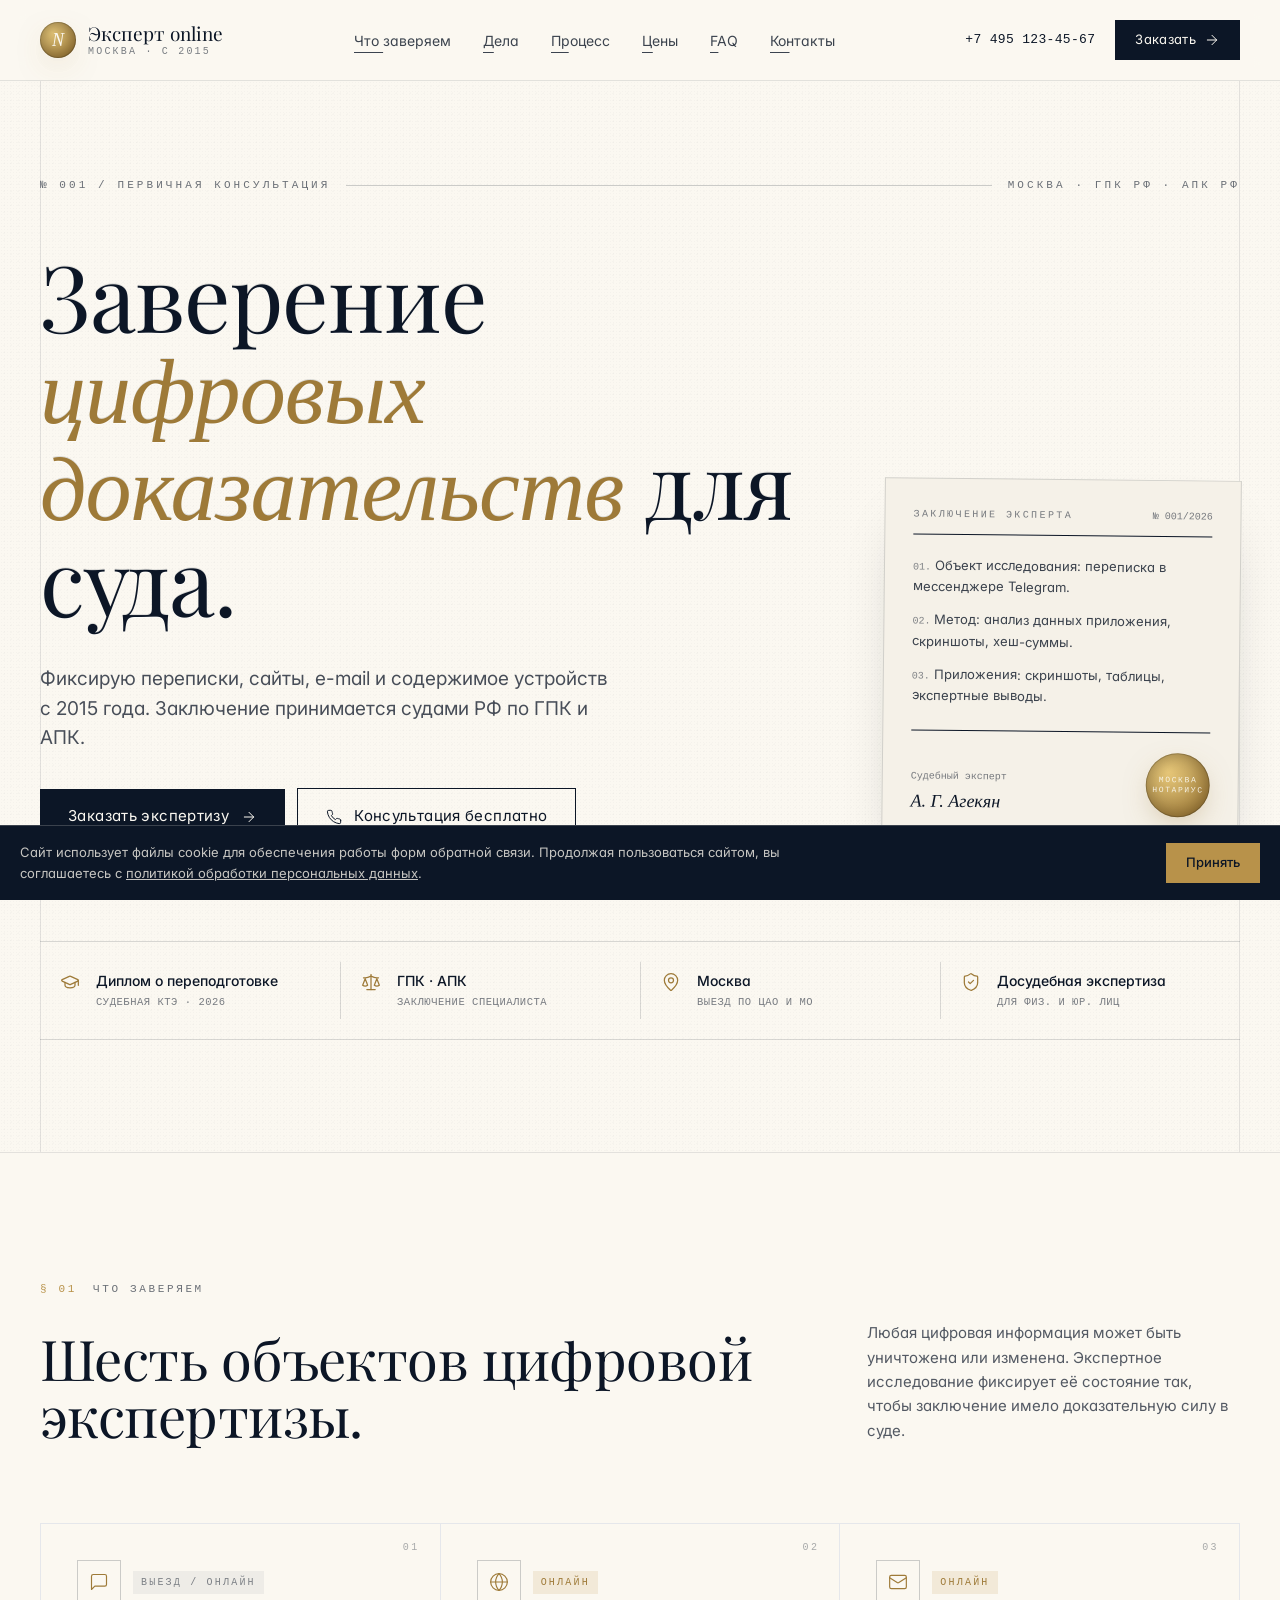
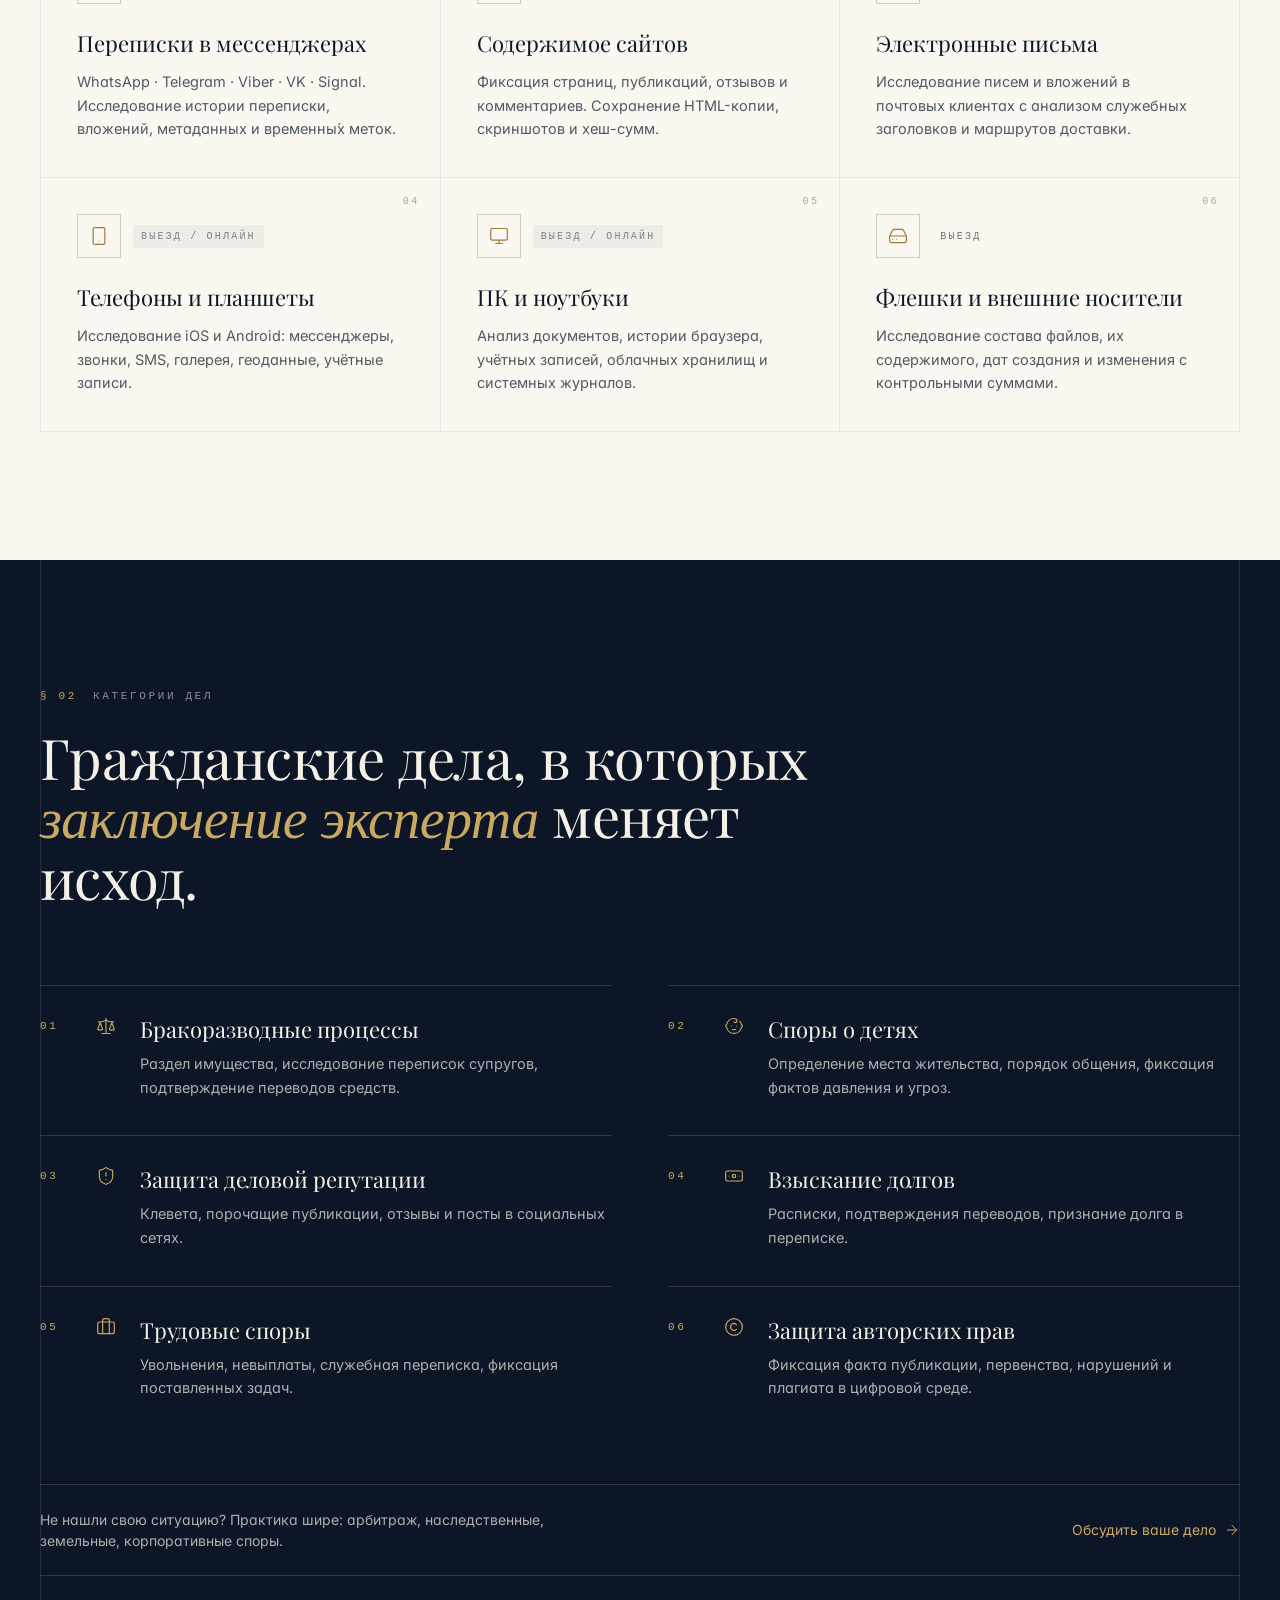
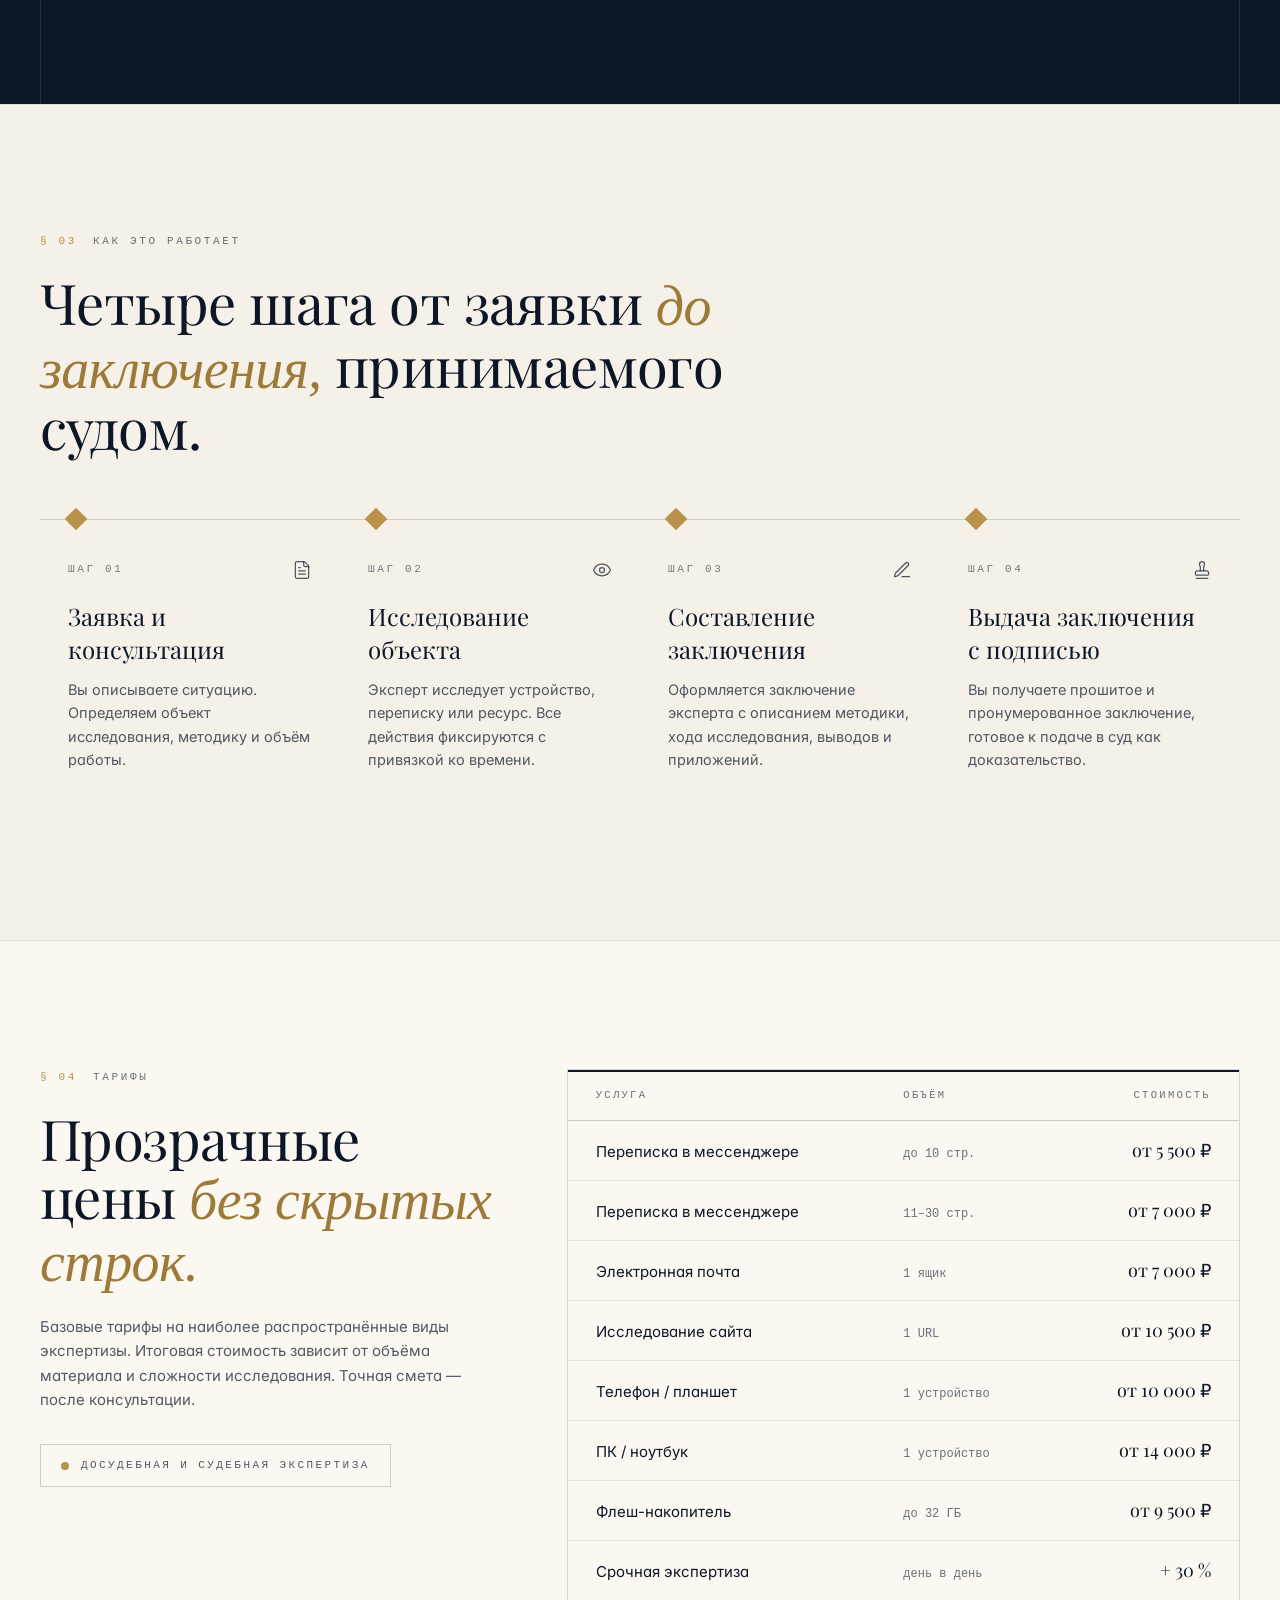
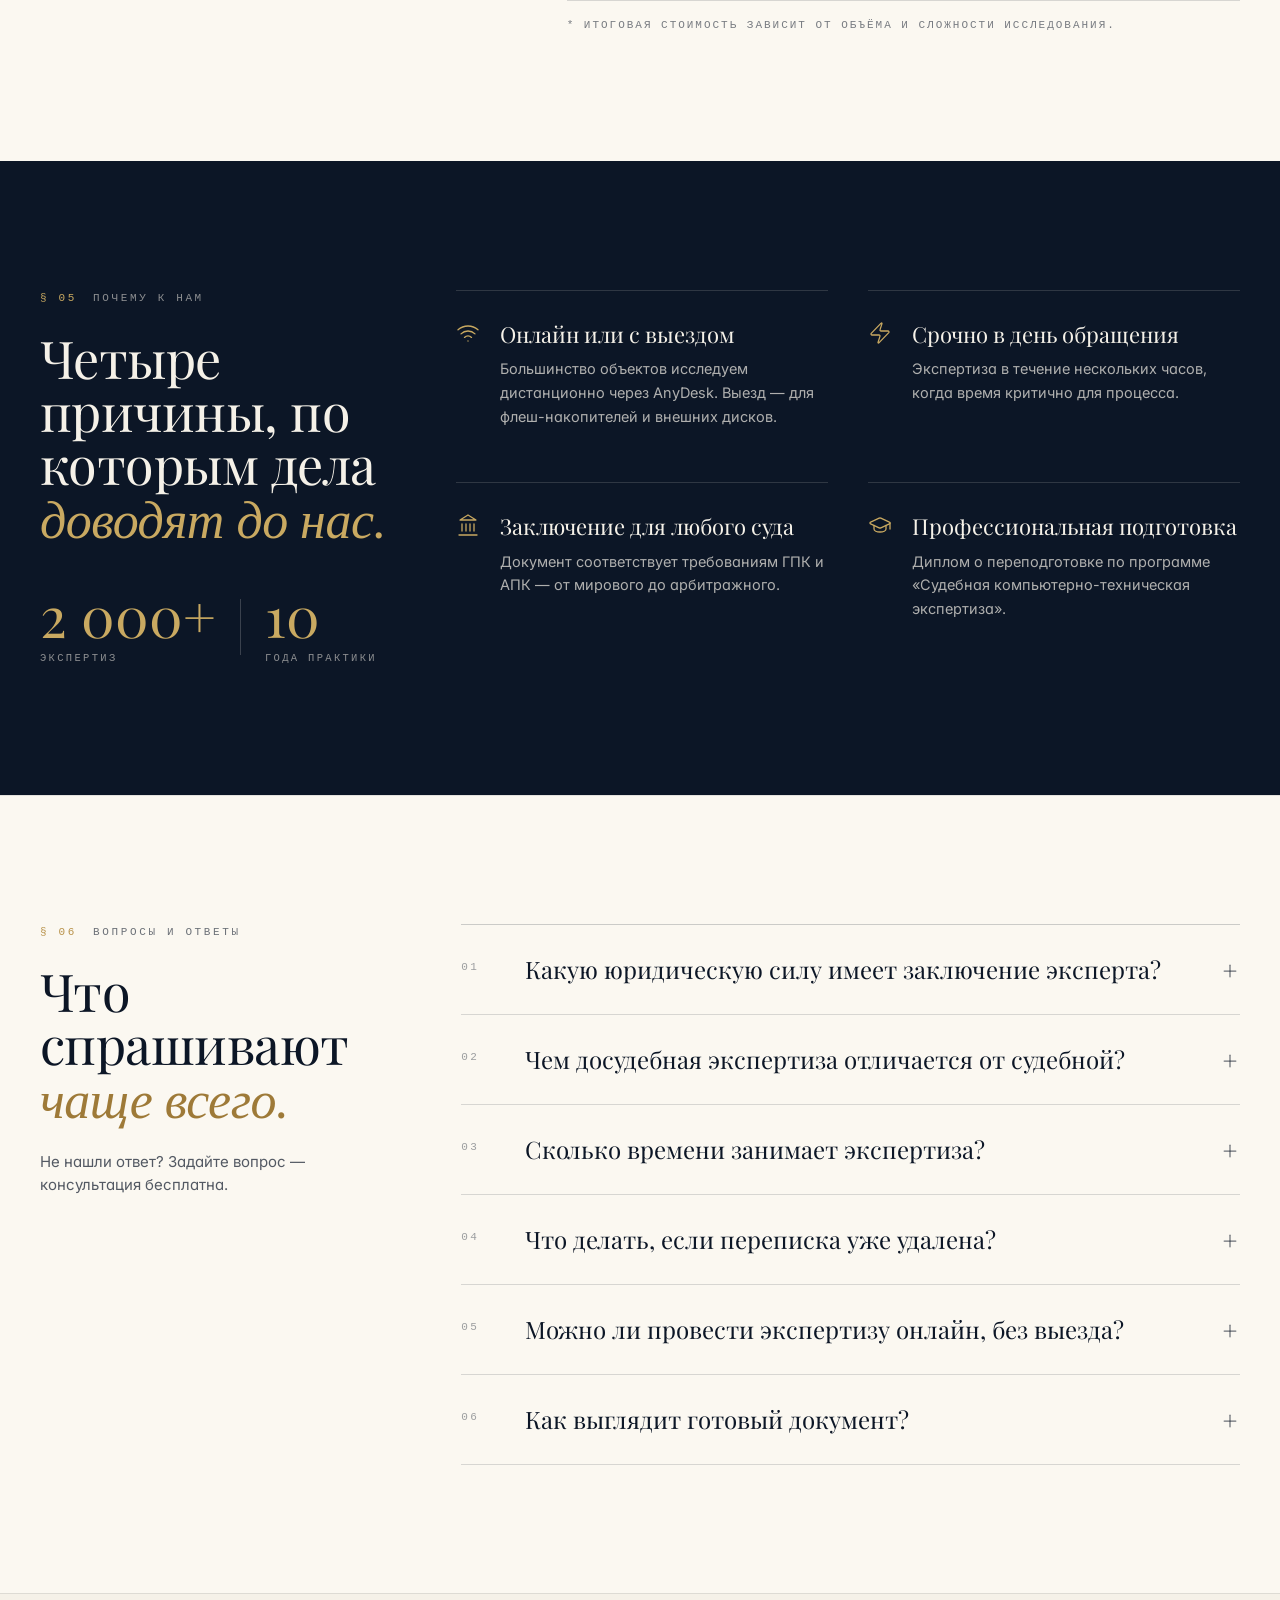
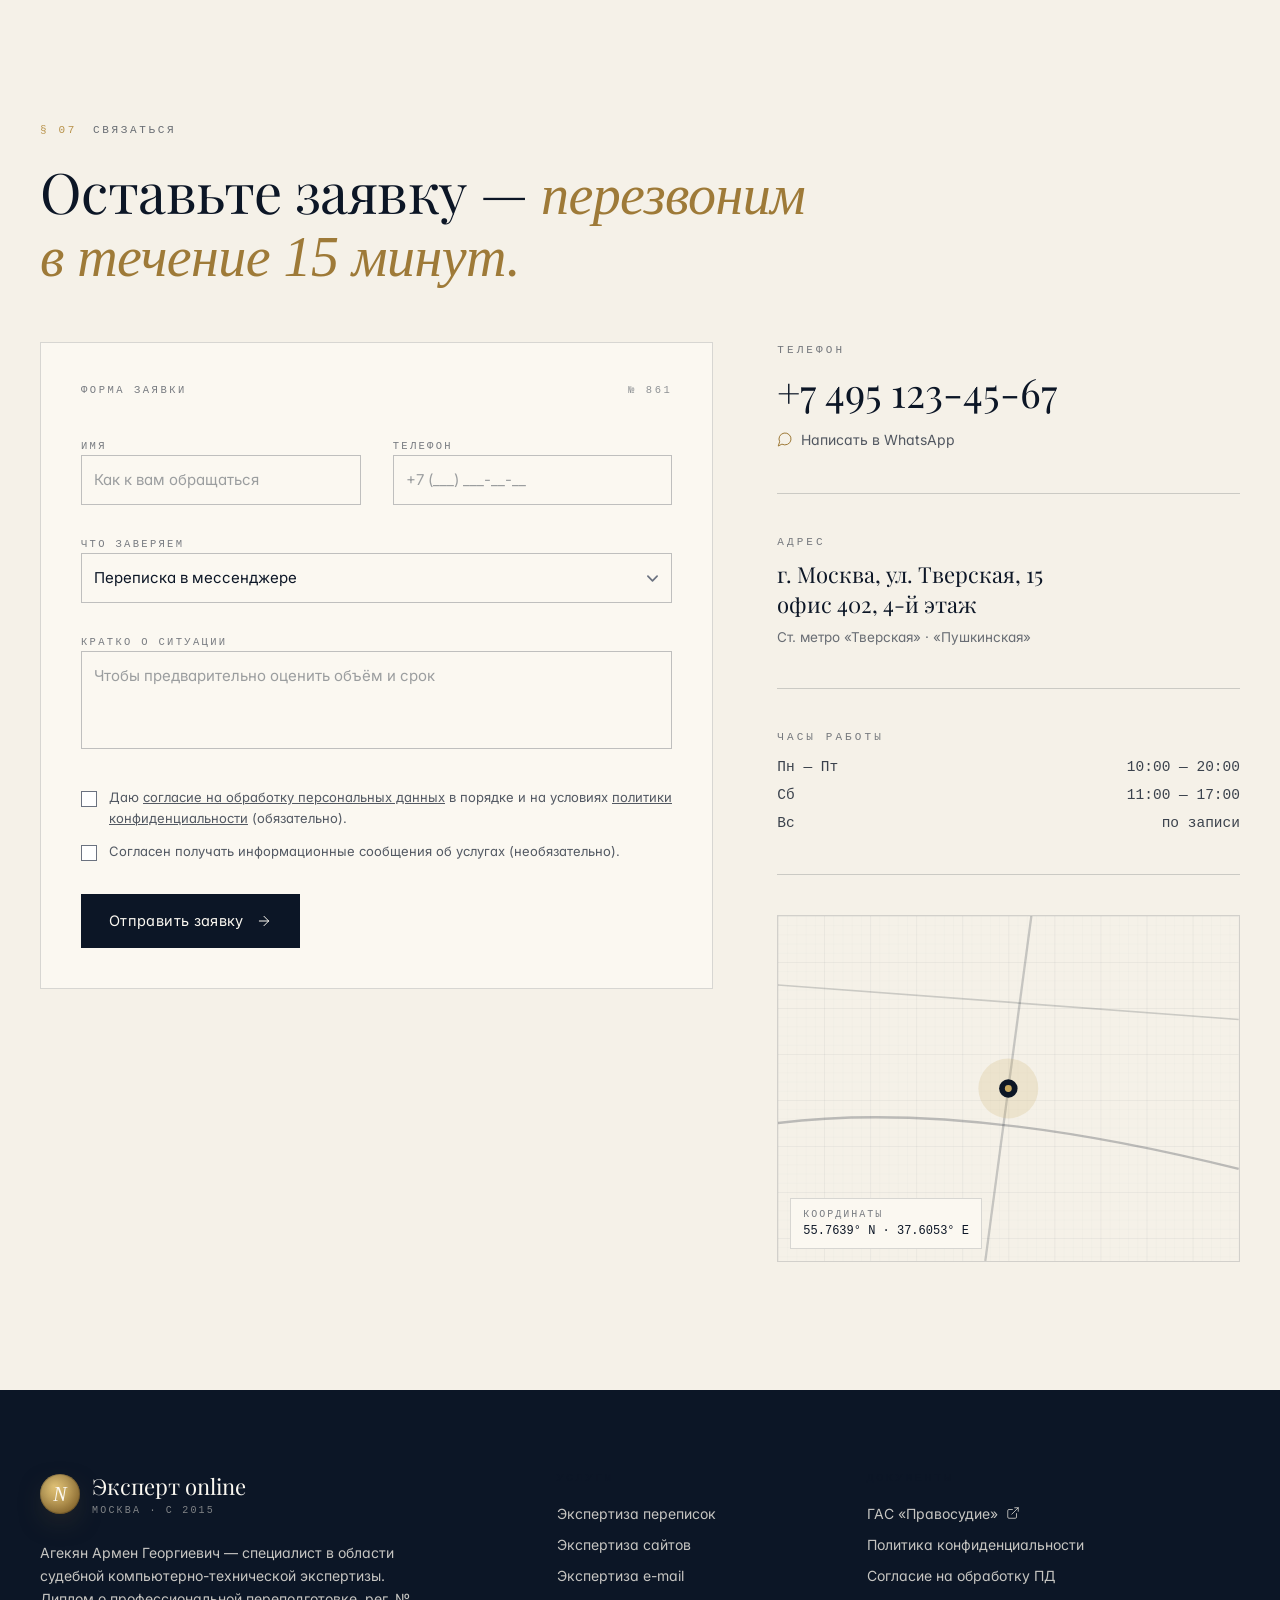
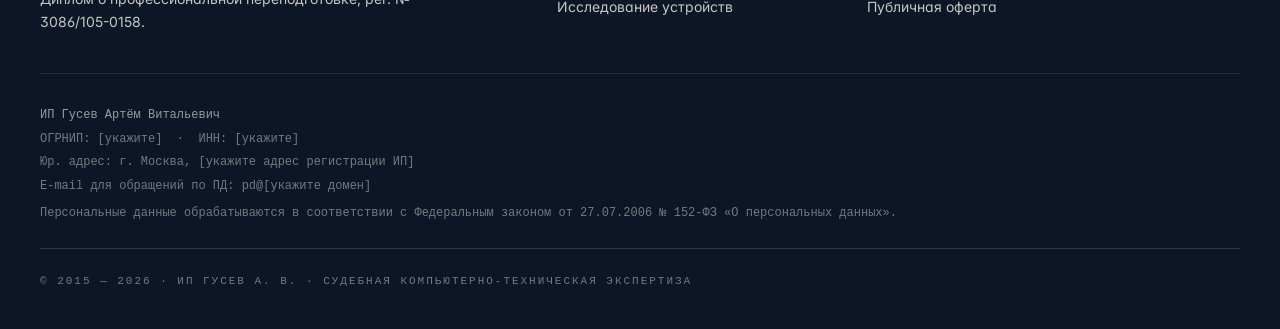
==== commit 27d40b8e: "fix: use full local lucide.min.js instead of broken mini shim Co-Authored-By: Claude Sonnet 4.6 <nor" ====
--- a/index.html
+++ b/index.html
@@ -62,7 +62,7 @@
 </script>
 <script defer src="react.min.js"></script>
 <script defer src="react-dom.min.js"></script>
-<script defer src="lucide-mini.js"></script>
+<script defer src="lucide.min.js"></script>
 <script defer src="app.js"></script>
 </body>
 </html>
